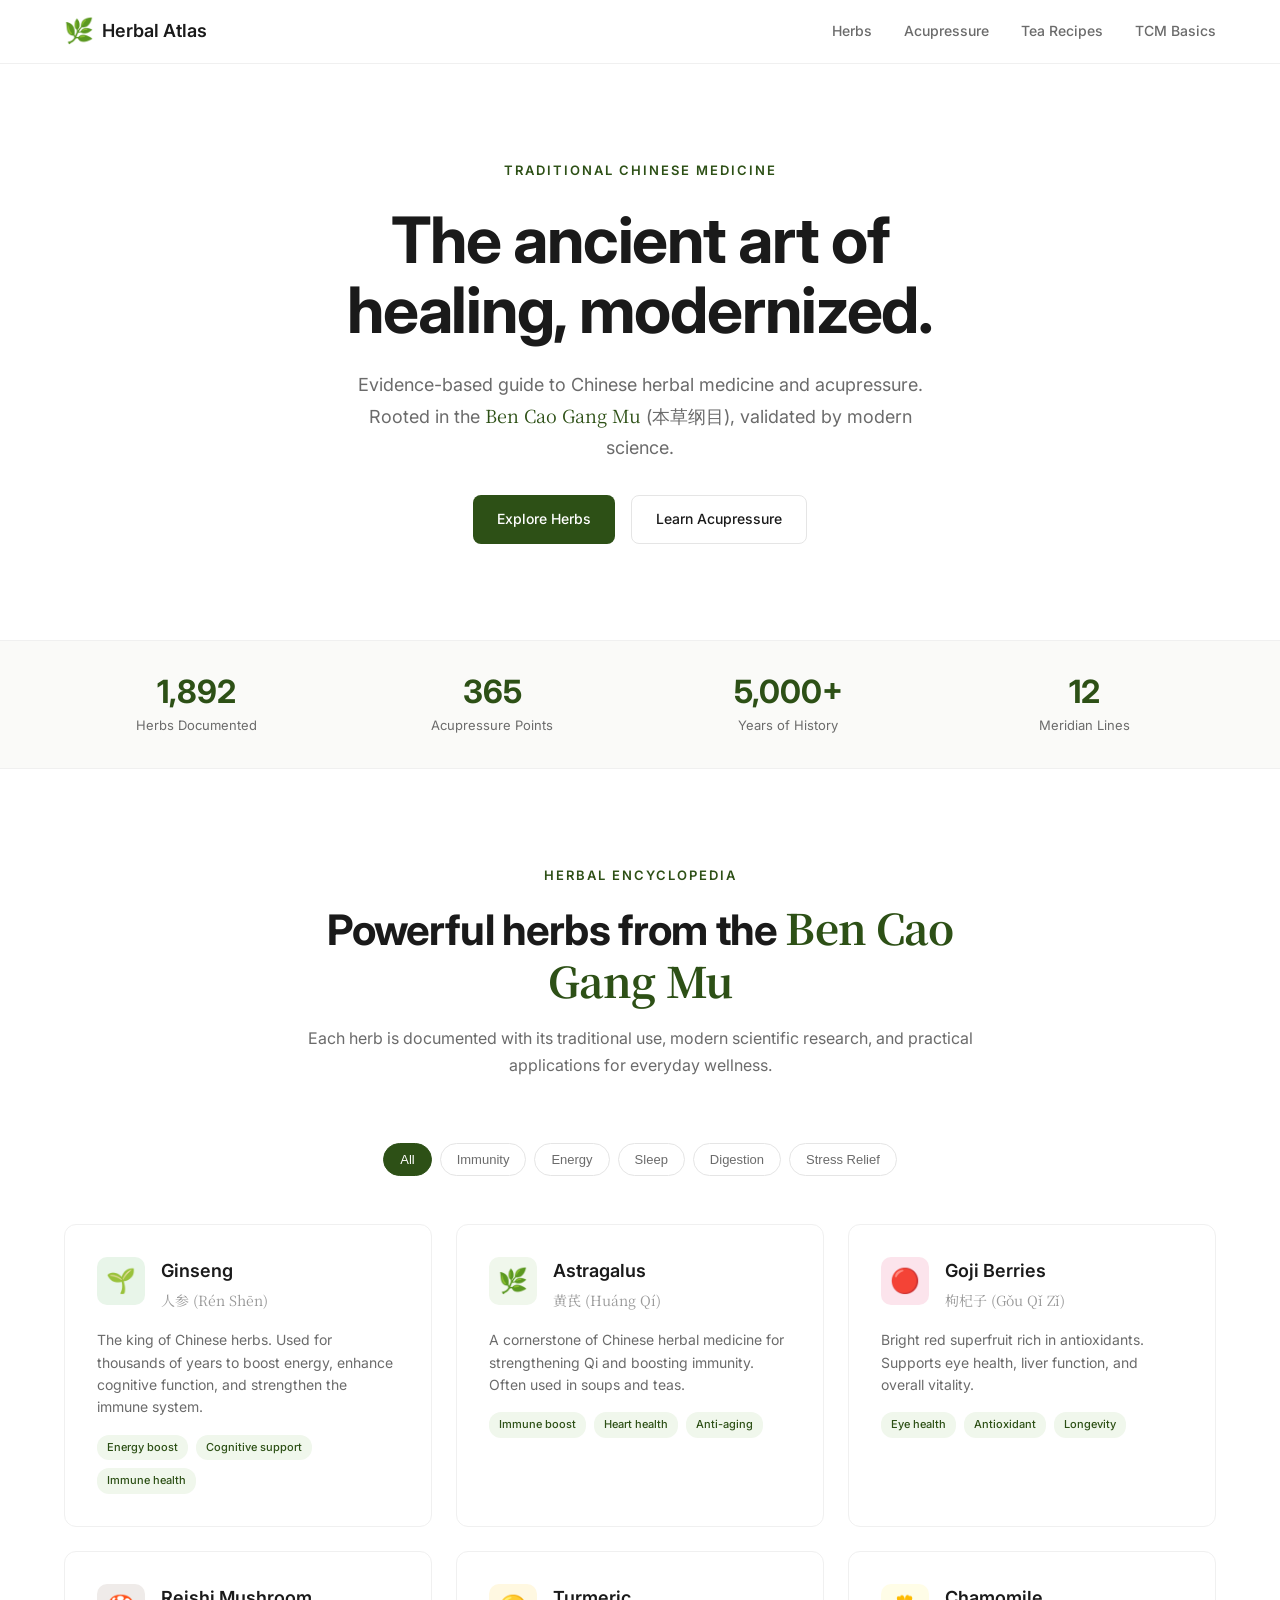
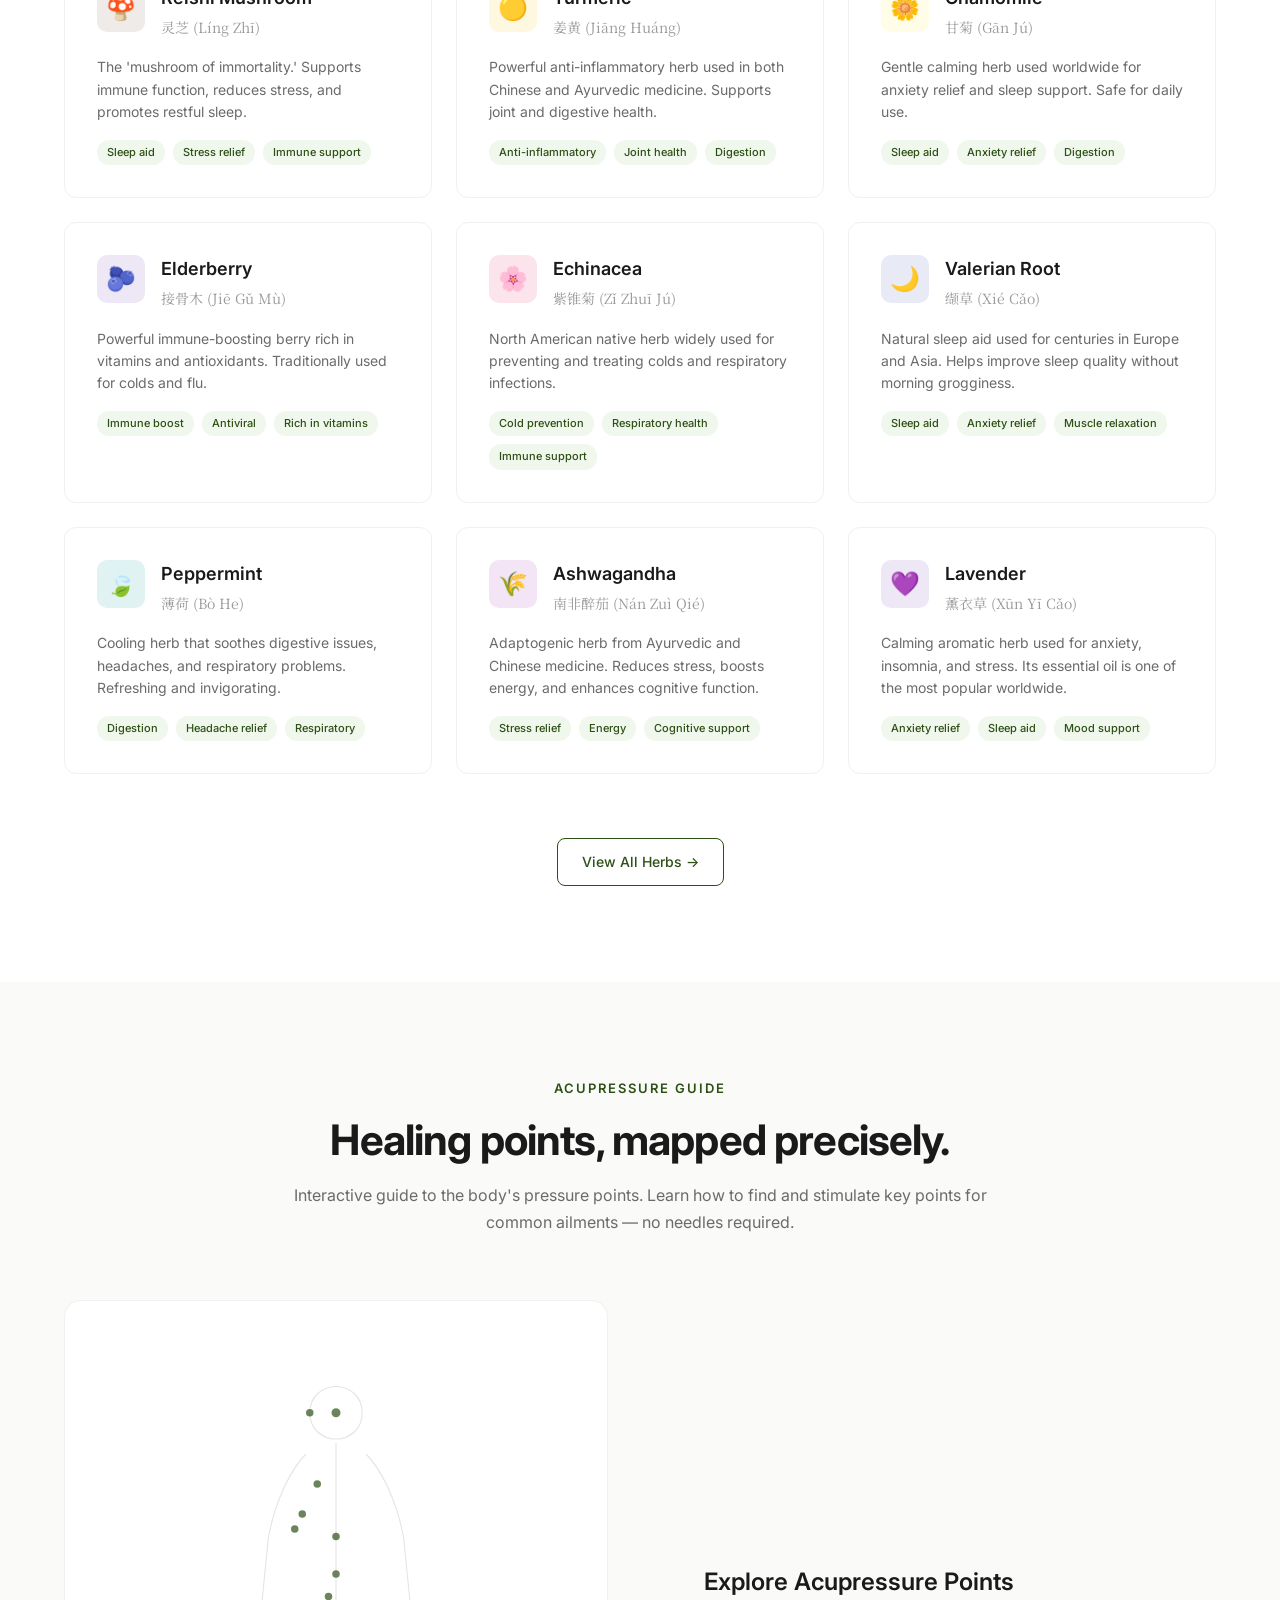
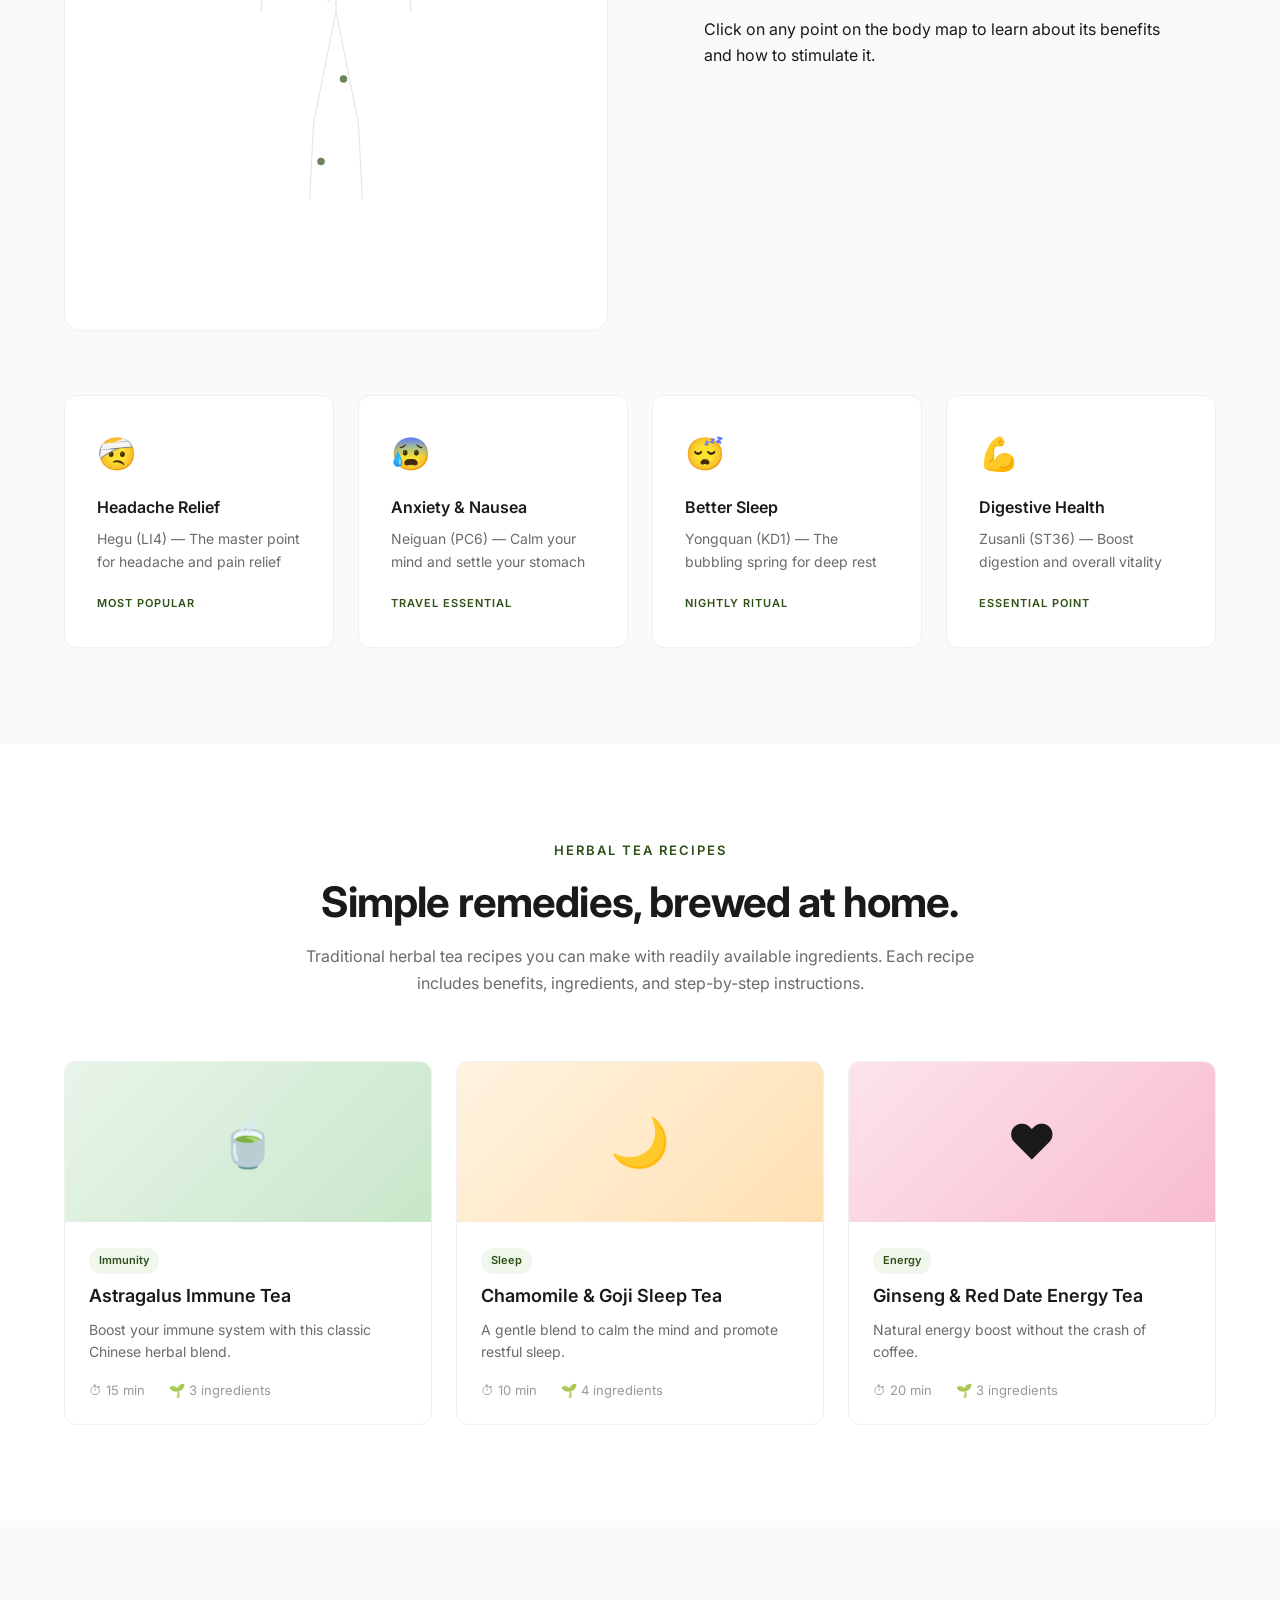
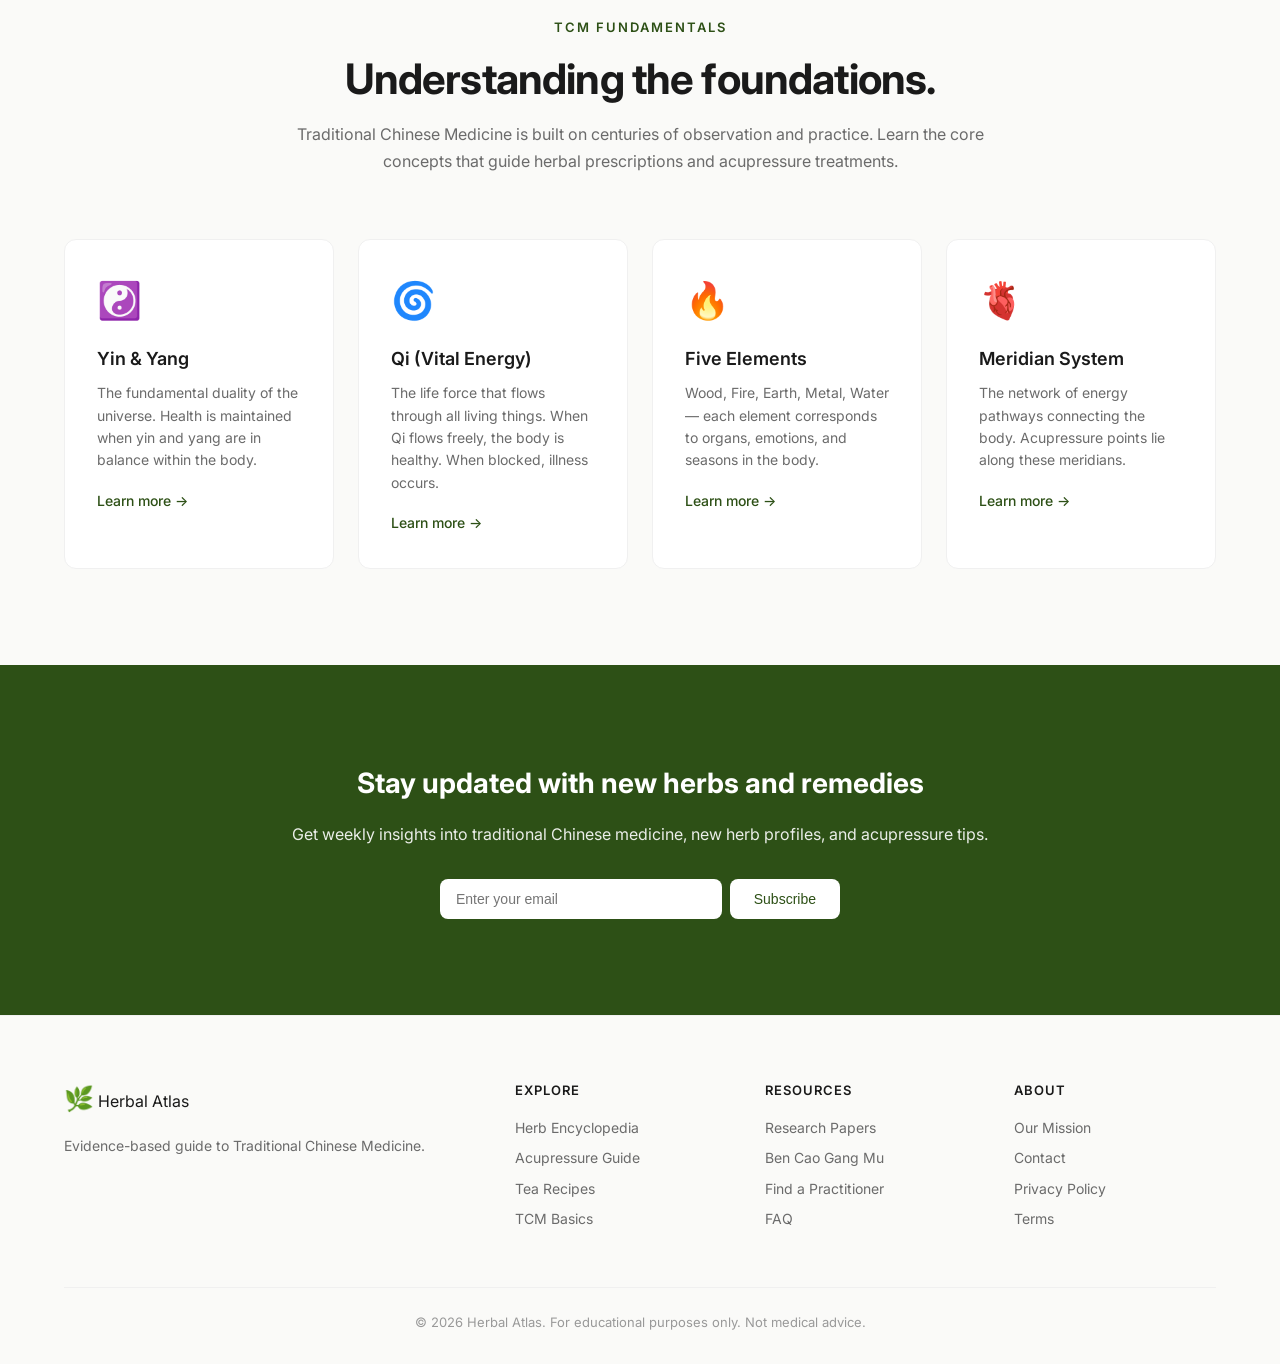
==== public/index.html @ b5d57776 "Initial commit: Herbal Atlas website" ====
<!DOCTYPE html>
<html lang="en">
<head>
    <meta charset="UTF-8">
    <meta name="viewport" content="width=device-width, initial-scale=1.0">
    <title>Herbal Atlas — Traditional Chinese Medicine Guide</title>
    <meta name="description" content="Evidence-based guide to Chinese herbal medicine and acupressure points. Learn about authentic herbs, their benefits, and natural healing practices from the Compendium of Materia Medica.">
    <meta name="keywords" content="Chinese herbs, traditional Chinese medicine, acupressure, herbal remedies, 本草纲目, TCM, natural healing">
    <link rel="stylesheet" href="src/css/style.css">
    <link rel="preconnect" href="https://fonts.googleapis.com">
    <link rel="preconnect" href="https://fonts.gstatic.com" crossorigin>
    <link href="https://fonts.googleapis.com/css2?family=Inter:wght@300;400;500;600;700&family=Noto+Serif+SC:wght@400;600&display=swap" rel="stylesheet">
</head>
<body>
    <!-- Navigation -->
    <nav class="nav">
        <div class="nav-inner">
            <a href="/" class="nav-logo">
                <span class="logo-icon">🌿</span>
                <span class="logo-text">Herbal Atlas</span>
            </a>
            <div class="nav-links">
                <a href="#herbs">Herbs</a>
                <a href="#acupressure">Acupressure</a>
                <a href="#teas">Tea Recipes</a>
                <a href="#basics">TCM Basics</a>
            </div>
            <button class="nav-toggle" aria-label="Toggle menu">
                <span></span><span></span><span></span>
            </button>
        </div>
    </nav>

    <!-- Hero Section -->
    <header class="hero">
        <div class="container">
            <p class="hero-label">Traditional Chinese Medicine</p>
            <h1 class="hero-title">The ancient art of<br>healing, modernized.</h1>
            <p class="hero-subtitle">
                Evidence-based guide to Chinese herbal medicine and acupressure.
                Rooted in the <em>Ben Cao Gang Mu</em> (本草纲目), validated by modern science.
            </p>
            <div class="hero-actions">
                <a href="#herbs" class="btn btn-primary">Explore Herbs</a>
                <a href="#acupressure" class="btn btn-secondary">Learn Acupressure</a>
            </div>
        </div>
    </header>

    <!-- Stats Bar -->
    <section class="stats-bar">
        <div class="container">
            <div class="stats-grid">
                <div class="stat">
                    <span class="stat-number">1,892</span>
                    <span class="stat-label">Herbs Documented</span>
                </div>
                <div class="stat">
                    <span class="stat-number">365</span>
                    <span class="stat-label">Acupressure Points</span>
                </div>
                <div class="stat">
                    <span class="stat-number">5,000+</span>
                    <span class="stat-label">Years of History</span>
                </div>
                <div class="stat">
                    <span class="stat-number">12</span>
                    <span class="stat-label">Meridian Lines</span>
                </div>
            </div>
        </div>
    </section>

    <!-- Featured Herbs Section -->
    <section id="herbs" class="section">
        <div class="container">
            <div class="section-header">
                <p class="section-label">Herbal Encyclopedia</p>
                <h2 class="section-title">Powerful herbs from the <em>Ben Cao Gang Mu</em></h2>
                <p class="section-desc">
                    Each herb is documented with its traditional use, modern scientific research,
                    and practical applications for everyday wellness.
                </p>
            </div>

            <!-- Herb Filter -->
            <div class="filter-bar">
                <button class="filter-btn active" data-filter="all">All</button>
                <button class="filter-btn" data-filter="immunity">Immunity</button>
                <button class="filter-btn" data-filter="energy">Energy</button>
                <button class="filter-btn" data-filter="sleep">Sleep</button>
                <button class="filter-btn" data-filter="digestion">Digestion</button>
                <button class="filter-btn" data-filter="stress">Stress Relief</button>
            </div>

            <!-- Herbs Grid -->
            <div class="herbs-grid" id="herbs-grid">
                <!-- Herbs will be loaded dynamically -->
            </div>

            <div class="section-footer">
                <a href="#" class="btn btn-outline">View All Herbs →</a>
            </div>
        </div>
    </section>

    <!-- Acupressure Section -->
    <section id="acupressure" class="section section-alt">
        <div class="container">
            <div class="section-header">
                <p class="section-label">Acupressure Guide</p>
                <h2 class="section-title">Healing points, mapped precisely.</h2>
                <p class="section-desc">
                    Interactive guide to the body's pressure points. Learn how to find and stimulate
                    key points for common ailments — no needles required.
                </p>
            </div>

            <!-- Body Map -->
            <div class="body-map-container">
                <div class="body-map">
                    <svg viewBox="0 0 400 700" class="body-svg">
                        <!-- Human body outline -->
                        <path class="body-outline" d="M200,50 C220,50 235,65 235,85 C235,105 220,120 200,120 C180,120 165,105 165,85 C165,65 180,50 200,50 Z M200,125 L200,130 M160,140 C140,160 120,200 110,250 L100,350 M240,140 C260,160 280,200 290,250 L300,350 M200,130 L200,350 M200,350 L170,500 M200,350 L230,500 M170,500 L165,600 M230,500 L235,600" fill="none" stroke="currentColor" stroke-width="2"/>
                        <!-- Acupressure points -->
                        <circle class="point" cx="200" cy="85" r="6" data-point="yintang" data-name="Yintang (印堂)" data-benefit="Calm mind, relieve headache"/>
                        <circle class="point" cx="165" cy="85" r="5" data-point="taiyang" data-name="Taiyang (太阳)" data-benefit="Relieve headache, eye strain"/>
                        <circle class="point" cx="175" cy="180" r="5" data-point="lung1" data-name="Zhongfu (中府)" data-benefit="Improve breathing, boost immunity"/>
                        <circle class="point" cx="155" cy="220" r="5" data-point="pc6" data-name="Neiguan (内关)" data-benefit="Relieve nausea, calm anxiety"/>
                        <circle class="point" cx="145" cy="240" r="5" data-point="li4" data-name="Hegu (合谷)" data-benefit="Relieve headache, pain relief"/>
                        <circle class="point" cx="200" cy="250" r="5" data-point="ren17" data-name="Shanzhong (膻中)" data-benefit="Improve breathing, emotional balance"/>
                        <circle class="point" cx="200" cy="300" r="5" data-point="ren6" data-name="Qihai (气海)" data-benefit="Boost energy, strengthen core"/>
                        <circle class="point" cx="190" cy="330" r="5" data-point="st36" data-name="Zusanli (足三里)" data-benefit="Digestive health, energy boost"/>
                        <circle class="point" cx="180" cy="550" r="5" data-point="kd1" data-name="Yongquan (涌泉)" data-benefit="Better sleep, relieve fatigue"/>
                        <circle class="point" cx="210" cy="440" r="5" data-point="sp6" data-name="Sanyinjiao (三阴交)" data-benefit="Women's health, sleep aid"/>
                    </svg>
                </div>
                <div class="point-info" id="point-info">
                    <div class="point-info-default">
                        <h3>Explore Acupressure Points</h3>
                        <p>Click on any point on the body map to learn about its benefits and how to stimulate it.</p>
                    </div>
                    <div class="point-info-detail" style="display:none;">
                        <h3 id="point-name"></h3>
                        <p class="point-benefit" id="point-benefit"></p>
                        <div class="point-instructions" id="point-instructions"></div>
                    </div>
                </div>
            </div>

            <!-- Popular Points -->
            <div class="points-grid">
                <div class="point-card" data-point="li4">
                    <div class="point-card-icon">🤕</div>
                    <h4>Headache Relief</h4>
                    <p>Hegu (LI4) — The master point for headache and pain relief</p>
                    <span class="point-card-tag">Most Popular</span>
                </div>
                <div class="point-card" data-point="pc6">
                    <div class="point-card-icon">😰</div>
                    <h4>Anxiety & Nausea</h4>
                    <p>Neiguan (PC6) — Calm your mind and settle your stomach</p>
                    <span class="point-card-tag">Travel Essential</span>
                </div>
                <div class="point-card" data-point="kd1">
                    <div class="point-card-icon">😴</div>
                    <h4>Better Sleep</h4>
                    <p>Yongquan (KD1) — The bubbling spring for deep rest</p>
                    <span class="point-card-tag">Nightly Ritual</span>
                </div>
                <div class="point-card" data-point="st36">
                    <div class="point-card-icon">💪</div>
                    <h4>Digestive Health</h4>
                    <p>Zusanli (ST36) — Boost digestion and overall vitality</p>
                    <span class="point-card-tag">Essential Point</span>
                </div>
            </div>
        </div>
    </section>

    <!-- Tea Recipes Section -->
    <section id="teas" class="section">
        <div class="container">
            <div class="section-header">
                <p class="section-label">Herbal Tea Recipes</p>
                <h2 class="section-title">Simple remedies, brewed at home.</h2>
                <p class="section-desc">
                    Traditional herbal tea recipes you can make with readily available ingredients.
                    Each recipe includes benefits, ingredients, and step-by-step instructions.
                </p>
            </div>

            <div class="teas-grid">
                <article class="tea-card">
                    <div class="tea-card-img" style="background: linear-gradient(135deg, #e8f5e9, #c8e6c9);">
                        <span class="tea-emoji">🍵</span>
                    </div>
                    <div class="tea-card-body">
                        <span class="tea-tag">Immunity</span>
                        <h4>Astragalus Immune Tea</h4>
                        <p>Boost your immune system with this classic Chinese herbal blend.</p>
                        <div class="tea-meta">
                            <span>⏱ 15 min</span>
                            <span>🌱 3 ingredients</span>
                        </div>
                    </div>
                </article>

                <article class="tea-card">
                    <div class="tea-card-img" style="background: linear-gradient(135deg, #fff3e0, #ffe0b2);">
                        <span class="tea-emoji">🌙</span>
                    </div>
                    <div class="tea-card-body">
                        <span class="tea-tag">Sleep</span>
                        <h4>Chamomile & Goji Sleep Tea</h4>
                        <p>A gentle blend to calm the mind and promote restful sleep.</p>
                        <div class="tea-meta">
                            <span>⏱ 10 min</span>
                            <span>🌱 4 ingredients</span>
                        </div>
                    </div>
                </article>

                <article class="tea-card">
                    <div class="tea-card-img" style="background: linear-gradient(135deg, #fce4ec, #f8bbd0);">
                        <span class="tea-emoji">❤️</span>
                    </div>
                    <div class="tea-card-body">
                        <span class="tea-tag">Energy</span>
                        <h4>Ginseng & Red Date Energy Tea</h4>
                        <p>Natural energy boost without the crash of coffee.</p>
                        <div class="tea-meta">
                            <span>⏱ 20 min</span>
                            <span>🌱 3 ingredients</span>
                        </div>
                    </div>
                </article>
            </div>
        </div>
    </section>

    <!-- TCM Basics Section -->
    <section id="basics" class="section section-alt">
        <div class="container">
            <div class="section-header">
                <p class="section-label">TCM Fundamentals</p>
                <h2 class="section-title">Understanding the foundations.</h2>
                <p class="section-desc">
                    Traditional Chinese Medicine is built on centuries of observation and practice.
                    Learn the core concepts that guide herbal prescriptions and acupressure treatments.
                </p>
            </div>

            <div class="basics-grid">
                <div class="basic-card">
                    <div class="basic-icon">☯️</div>
                    <h4>Yin & Yang</h4>
                    <p>The fundamental duality of the universe. Health is maintained when yin and yang are in balance within the body.</p>
                    <a href="#" class="basic-link">Learn more →</a>
                </div>
                <div class="basic-card">
                    <div class="basic-icon">🌀</div>
                    <h4>Qi (Vital Energy)</h4>
                    <p>The life force that flows through all living things. When Qi flows freely, the body is healthy. When blocked, illness occurs.</p>
                    <a href="#" class="basic-link">Learn more →</a>
                </div>
                <div class="basic-card">
                    <div class="basic-icon">🔥</div>
                    <h4>Five Elements</h4>
                    <p>Wood, Fire, Earth, Metal, Water — each element corresponds to organs, emotions, and seasons in the body.</p>
                    <a href="#" class="basic-link">Learn more →</a>
                </div>
                <div class="basic-card">
                    <div class="basic-icon">🫀</div>
                    <h4>Meridian System</h4>
                    <p>The network of energy pathways connecting the body. Acupressure points lie along these meridians.</p>
                    <a href="#" class="basic-link">Learn more →</a>
                </div>
            </div>
        </div>
    </section>

    <!-- Newsletter Section -->
    <section class="newsletter-section">
        <div class="container">
            <div class="newsletter-content">
                <h2>Stay updated with new herbs and remedies</h2>
                <p>Get weekly insights into traditional Chinese medicine, new herb profiles, and acupressure tips.</p>
                <form class="newsletter-form">
                    <input type="email" placeholder="Enter your email" required>
                    <button type="submit" class="btn btn-primary">Subscribe</button>
                </form>
            </div>
        </div>
    </section>

    <!-- Footer -->
    <footer class="footer">
        <div class="container">
            <div class="footer-grid">
                <div class="footer-brand">
                    <span class="logo-icon">🌿</span>
                    <span class="logo-text">Herbal Atlas</span>
                    <p>Evidence-based guide to Traditional Chinese Medicine.</p>
                </div>
                <div class="footer-links">
                    <h5>Explore</h5>
                    <a href="#herbs">Herb Encyclopedia</a>
                    <a href="#acupressure">Acupressure Guide</a>
                    <a href="#teas">Tea Recipes</a>
                    <a href="#basics">TCM Basics</a>
                </div>
                <div class="footer-links">
                    <h5>Resources</h5>
                    <a href="#">Research Papers</a>
                    <a href="#">Ben Cao Gang Mu</a>
                    <a href="#">Find a Practitioner</a>
                    <a href="#">FAQ</a>
                </div>
                <div class="footer-links">
                    <h5>About</h5>
                    <a href="#">Our Mission</a>
                    <a href="#">Contact</a>
                    <a href="#">Privacy Policy</a>
                    <a href="#">Terms</a>
                </div>
            </div>
            <div class="footer-bottom">
                <p>© 2026 Herbal Atlas. For educational purposes only. Not medical advice.</p>
            </div>
        </div>
    </footer>

    <script src="src/js/main.js"></script>
</body>
</html>
---- public/src/css/style.css ----
/* ============================================
   Herbal Atlas — Style System
   Inspired by anthropic.com/research
   ============================================ */

/* Reset & Base */
*, *::before, *::after {
    margin: 0;
    padding: 0;
    box-sizing: border-box;
}

:root {
    /* Colors */
    --color-primary: #2d5016;
    --color-primary-light: #4a7c28;
    --color-primary-bg: #f0f7ec;
    --color-accent: #c41e3a;
    --color-text: #1a1a1a;
    --color-text-secondary: #6b6b6b;
    --color-text-tertiary: #999;
    --color-bg: #ffffff;
    --color-bg-alt: #fafaf8;
    --color-border: #e5e5e5;
    --color-border-light: #f0f0f0;

    /* Typography */
    --font-sans: 'Inter', -apple-system, BlinkMacSystemFont, 'Segoe UI', sans-serif;
    --font-serif: 'Noto Serif SC', Georgia, serif;

    /* Spacing */
    --space-xs: 4px;
    --space-sm: 8px;
    --space-md: 16px;
    --space-lg: 24px;
    --space-xl: 32px;
    --space-2xl: 48px;
    --space-3xl: 64px;
    --space-4xl: 96px;

    /* Layout */
    --max-width: 1200px;
    --nav-height: 64px;

    /* Transitions */
    --transition: 0.2s ease;
}

html {
    scroll-behavior: smooth;
    -webkit-font-smoothing: antialiased;
    -moz-osx-font-smoothing: grayscale;
}

body {
    font-family: var(--font-sans);
    color: var(--color-text);
    background: var(--color-bg);
    line-height: 1.6;
}

.container {
    max-width: var(--max-width);
    margin: 0 auto;
    padding: 0 var(--space-lg);
}

/* ============================================
   Navigation
   ============================================ */
.nav {
    position: fixed;
    top: 0;
    left: 0;
    right: 0;
    height: var(--nav-height);
    background: rgba(255, 255, 255, 0.95);
    backdrop-filter: blur(10px);
    border-bottom: 1px solid var(--color-border-light);
    z-index: 1000;
}

.nav-inner {
    max-width: var(--max-width);
    margin: 0 auto;
    padding: 0 var(--space-lg);
    height: 100%;
    display: flex;
    align-items: center;
    justify-content: space-between;
}

.nav-logo {
    display: flex;
    align-items: center;
    gap: var(--space-sm);
    text-decoration: none;
    color: var(--color-text);
    font-weight: 600;
    font-size: 18px;
}

.logo-icon {
    font-size: 24px;
}

.nav-links {
    display: flex;
    gap: var(--space-xl);
}

.nav-links a {
    text-decoration: none;
    color: var(--color-text-secondary);
    font-size: 14px;
    font-weight: 500;
    transition: color var(--transition);
}

.nav-links a:hover {
    color: var(--color-text);
}

.nav-toggle {
    display: none;
    flex-direction: column;
    gap: 5px;
    background: none;
    border: none;
    cursor: pointer;
    padding: var(--space-sm);
}

.nav-toggle span {
    width: 20px;
    height: 2px;
    background: var(--color-text);
    transition: var(--transition);
}

/* ============================================
   Hero Section
   ============================================ */
.hero {
    padding-top: calc(var(--nav-height) + var(--space-4xl));
    padding-bottom: var(--space-4xl);
    text-align: center;
}

.hero-label {
    font-size: 13px;
    font-weight: 600;
    letter-spacing: 2px;
    text-transform: uppercase;
    color: var(--color-primary);
    margin-bottom: var(--space-lg);
}

.hero-title {
    font-size: clamp(36px, 6vw, 64px);
    font-weight: 700;
    line-height: 1.1;
    letter-spacing: -0.02em;
    margin-bottom: var(--space-lg);
    color: var(--color-text);
}

.hero-subtitle {
    font-size: 18px;
    color: var(--color-text-secondary);
    max-width: 600px;
    margin: 0 auto var(--space-xl);
    line-height: 1.7;
}

.hero-subtitle em {
    font-family: var(--font-serif);
    font-style: normal;
    color: var(--color-primary);
}

.hero-actions {
    display: flex;
    gap: var(--space-md);
    justify-content: center;
    flex-wrap: wrap;
}

/* Buttons */
.btn {
    display: inline-flex;
    align-items: center;
    padding: 12px 24px;
    border-radius: 8px;
    font-size: 14px;
    font-weight: 500;
    text-decoration: none;
    transition: all var(--transition);
    cursor: pointer;
    border: none;
}

.btn-primary {
    background: var(--color-primary);
    color: white;
}

.btn-primary:hover {
    background: var(--color-primary-light);
    transform: translateY(-1px);
}

.btn-secondary {
    background: var(--color-bg);
    color: var(--color-text);
    border: 1px solid var(--color-border);
}

.btn-secondary:hover {
    background: var(--color-bg-alt);
    border-color: var(--color-text-tertiary);
}

.btn-outline {
    background: transparent;
    color: var(--color-primary);
    border: 1px solid var(--color-primary);
}

.btn-outline:hover {
    background: var(--color-primary-bg);
}

/* ============================================
   Stats Bar
   ============================================ */
.stats-bar {
    background: var(--color-bg-alt);
    border-top: 1px solid var(--color-border-light);
    border-bottom: 1px solid var(--color-border-light);
    padding: var(--space-xl) 0;
}

.stats-grid {
    display: grid;
    grid-template-columns: repeat(4, 1fr);
    gap: var(--space-xl);
    text-align: center;
}

.stat-number {
    display: block;
    font-size: 32px;
    font-weight: 700;
    color: var(--color-primary);
    line-height: 1.2;
}

.stat-label {
    display: block;
    font-size: 13px;
    color: var(--color-text-secondary);
    margin-top: var(--space-xs);
}

/* ============================================
   Sections
   ============================================ */
.section {
    padding: var(--space-4xl) 0;
}

.section-alt {
    background: var(--color-bg-alt);
}

.section-header {
    text-align: center;
    max-width: 700px;
    margin: 0 auto var(--space-3xl);
}

.section-label {
    font-size: 13px;
    font-weight: 600;
    letter-spacing: 2px;
    text-transform: uppercase;
    color: var(--color-primary);
    margin-bottom: var(--space-md);
}

.section-title {
    font-size: clamp(28px, 4vw, 42px);
    font-weight: 700;
    line-height: 1.2;
    letter-spacing: -0.02em;
    margin-bottom: var(--space-md);
}

.section-title em {
    font-family: var(--font-serif);
    font-style: normal;
    color: var(--color-primary);
}

.section-desc {
    font-size: 16px;
    color: var(--color-text-secondary);
    line-height: 1.7;
}

.section-footer {
    text-align: center;
    margin-top: var(--space-3xl);
}

/* ============================================
   Filter Bar
   ============================================ */
.filter-bar {
    display: flex;
    gap: var(--space-sm);
    justify-content: center;
    flex-wrap: wrap;
    margin-bottom: var(--space-2xl);
}

.filter-btn {
    padding: 8px 16px;
    border-radius: 20px;
    border: 1px solid var(--color-border);
    background: var(--color-bg);
    color: var(--color-text-secondary);
    font-size: 13px;
    font-weight: 500;
    cursor: pointer;
    transition: all var(--transition);
}

.filter-btn:hover {
    border-color: var(--color-primary);
    color: var(--color-primary);
}

.filter-btn.active {
    background: var(--color-primary);
    color: white;
    border-color: var(--color-primary);
}

/* ============================================
   Herbs Grid
   ============================================ */
.herbs-grid {
    display: grid;
    grid-template-columns: repeat(auto-fill, minmax(320px, 1fr));
    gap: var(--space-lg);
}

.herb-card {
    background: var(--color-bg);
    border: 1px solid var(--color-border-light);
    border-radius: 12px;
    padding: var(--space-xl);
    transition: all var(--transition);
    cursor: pointer;
}

.herb-card:hover {
    border-color: var(--color-primary);
    box-shadow: 0 4px 20px rgba(0, 0, 0, 0.05);
    transform: translateY(-2px);
}

.herb-card-header {
    display: flex;
    align-items: flex-start;
    gap: var(--space-md);
    margin-bottom: var(--space-md);
}

.herb-icon {
    width: 48px;
    height: 48px;
    border-radius: 10px;
    display: flex;
    align-items: center;
    justify-content: center;
    font-size: 24px;
    flex-shrink: 0;
}

.herb-card-header h3 {
    font-size: 18px;
    font-weight: 600;
    margin-bottom: 2px;
}

.herb-chinese {
    font-family: var(--font-serif);
    font-size: 14px;
    color: var(--color-text-tertiary);
}

.herb-card p {
    font-size: 14px;
    color: var(--color-text-secondary);
    line-height: 1.6;
    margin-bottom: var(--space-md);
}

.herb-tags {
    display: flex;
    gap: var(--space-sm);
    flex-wrap: wrap;
}

.herb-tag {
    padding: 4px 10px;
    border-radius: 12px;
    font-size: 11px;
    font-weight: 500;
    background: var(--color-primary-bg);
    color: var(--color-primary);
}

/* ============================================
   Body Map (Acupressure)
   ============================================ */
.body-map-container {
    display: grid;
    grid-template-columns: 1fr 1fr;
    gap: var(--space-3xl);
    align-items: center;
    margin-bottom: var(--space-3xl);
}

.body-map {
    background: var(--color-bg);
    border: 1px solid var(--color-border-light);
    border-radius: 16px;
    padding: var(--space-2xl);
    text-align: center;
}

.body-svg {
    max-width: 300px;
    margin: 0 auto;
}

.body-outline {
    stroke: var(--color-border);
    stroke-width: 1.5;
}

.point {
    fill: var(--color-primary);
    cursor: pointer;
    transition: all var(--transition);
    opacity: 0.7;
}

.point:hover {
    opacity: 1;
    r: 8;
    fill: var(--color-accent);
}

.point-info {
    padding: var(--space-xl);
}

.point-info h3 {
    font-size: 24px;
    font-weight: 600;
    margin-bottom: var(--space-md);
}

.point-benefit {
    font-size: 16px;
    color: var(--color-text-secondary);
    margin-bottom: var(--space-lg);
}

.point-instructions {
    background: var(--color-primary-bg);
    border-radius: 12px;
    padding: var(--space-lg);
    font-size: 14px;
    line-height: 1.7;
}

/* Points Grid */
.points-grid {
    display: grid;
    grid-template-columns: repeat(auto-fill, minmax(260px, 1fr));
    gap: var(--space-lg);
}

.point-card {
    background: var(--color-bg);
    border: 1px solid var(--color-border-light);
    border-radius: 12px;
    padding: var(--space-xl);
    cursor: pointer;
    transition: all var(--transition);
}

.point-card:hover {
    border-color: var(--color-primary);
    transform: translateY(-2px);
}

.point-card-icon {
    font-size: 32px;
    margin-bottom: var(--space-md);
}

.point-card h4 {
    font-size: 16px;
    font-weight: 600;
    margin-bottom: var(--space-sm);
}

.point-card p {
    font-size: 14px;
    color: var(--color-text-secondary);
    margin-bottom: var(--space-md);
}

.point-card-tag {
    font-size: 11px;
    font-weight: 600;
    color: var(--color-primary);
    text-transform: uppercase;
    letter-spacing: 1px;
}

/* ============================================
   Tea Cards
   ============================================ */
.teas-grid {
    display: grid;
    grid-template-columns: repeat(auto-fill, minmax(320px, 1fr));
    gap: var(--space-lg);
}

.tea-card {
    background: var(--color-bg);
    border: 1px solid var(--color-border-light);
    border-radius: 12px;
    overflow: hidden;
    transition: all var(--transition);
}

.tea-card:hover {
    box-shadow: 0 4px 20px rgba(0, 0, 0, 0.05);
    transform: translateY(-2px);
}

.tea-card-img {
    height: 160px;
    display: flex;
    align-items: center;
    justify-content: center;
}

.tea-emoji {
    font-size: 48px;
}

.tea-card-body {
    padding: var(--space-lg);
}

.tea-tag {
    display: inline-block;
    padding: 4px 10px;
    border-radius: 12px;
    font-size: 11px;
    font-weight: 600;
    background: var(--color-primary-bg);
    color: var(--color-primary);
    margin-bottom: var(--space-sm);
}

.tea-card h4 {
    font-size: 18px;
    font-weight: 600;
    margin-bottom: var(--space-sm);
}

.tea-card p {
    font-size: 14px;
    color: var(--color-text-secondary);
    margin-bottom: var(--space-md);
}

.tea-meta {
    display: flex;
    gap: var(--space-lg);
    font-size: 13px;
    color: var(--color-text-tertiary);
}

/* ============================================
   TCM Basics
   ============================================ */
.basics-grid {
    display: grid;
    grid-template-columns: repeat(auto-fill, minmax(260px, 1fr));
    gap: var(--space-lg);
}

.basic-card {
    background: var(--color-bg);
    border: 1px solid var(--color-border-light);
    border-radius: 12px;
    padding: var(--space-xl);
    transition: all var(--transition);
}

.basic-card:hover {
    border-color: var(--color-primary);
    transform: translateY(-2px);
}

.basic-icon {
    font-size: 36px;
    margin-bottom: var(--space-md);
}

.basic-card h4 {
    font-size: 18px;
    font-weight: 600;
    margin-bottom: var(--space-sm);
}

.basic-card p {
    font-size: 14px;
    color: var(--color-text-secondary);
    line-height: 1.6;
    margin-bottom: var(--space-md);
}

.basic-link {
    font-size: 14px;
    font-weight: 500;
    color: var(--color-primary);
    text-decoration: none;
}

.basic-link:hover {
    text-decoration: underline;
}

/* ============================================
   Newsletter
   ============================================ */
.newsletter-section {
    padding: var(--space-4xl) 0;
    background: var(--color-primary);
    color: white;
    text-align: center;
}

.newsletter-content h2 {
    font-size: 28px;
    font-weight: 700;
    margin-bottom: var(--space-md);
}

.newsletter-content p {
    font-size: 16px;
    opacity: 0.9;
    margin-bottom: var(--space-xl);
}

.newsletter-form {
    display: flex;
    gap: var(--space-sm);
    max-width: 400px;
    margin: 0 auto;
}

.newsletter-form input {
    flex: 1;
    padding: 12px 16px;
    border: none;
    border-radius: 8px;
    font-size: 14px;
    outline: none;
}

.newsletter-form .btn {
    background: white;
    color: var(--color-primary);
}

.newsletter-form .btn:hover {
    background: var(--color-bg-alt);
}

/* ============================================
   Footer
   ============================================ */
.footer {
    background: var(--color-bg-alt);
    border-top: 1px solid var(--color-border-light);
    padding: var(--space-3xl) 0 var(--space-xl);
}

.footer-grid {
    display: grid;
    grid-template-columns: 2fr 1fr 1fr 1fr;
    gap: var(--space-2xl);
    margin-bottom: var(--space-2xl);
}

.footer-brand p {
    font-size: 14px;
    color: var(--color-text-secondary);
    margin-top: var(--space-md);
}

.footer-links h5 {
    font-size: 13px;
    font-weight: 600;
    text-transform: uppercase;
    letter-spacing: 1px;
    margin-bottom: var(--space-md);
    color: var(--color-text);
}

.footer-links a {
    display: block;
    font-size: 14px;
    color: var(--color-text-secondary);
    text-decoration: none;
    margin-bottom: var(--space-sm);
    transition: color var(--transition);
}

.footer-links a:hover {
    color: var(--color-primary);
}

.footer-bottom {
    border-top: 1px solid var(--color-border-light);
    padding-top: var(--space-lg);
    text-align: center;
}

.footer-bottom p {
    font-size: 13px;
    color: var(--color-text-tertiary);
}

/* ============================================
   Responsive
   ============================================ */
@media (max-width: 768px) {
    .nav-links {
        display: none;
        position: absolute;
        top: var(--nav-height);
        left: 0;
        right: 0;
        background: white;
        flex-direction: column;
        padding: var(--space-lg);
        border-bottom: 1px solid var(--color-border);
    }

    .nav-links.active {
        display: flex;
    }

    .nav-toggle {
        display: flex;
    }

    .stats-grid {
        grid-template-columns: repeat(2, 1fr);
    }

    .body-map-container {
        grid-template-columns: 1fr;
    }

    .footer-grid {
        grid-template-columns: 1fr 1fr;
        gap: var(--space-xl);
    }

    .newsletter-form {
        flex-direction: column;
    }
}

@media (max-width: 480px) {
    .hero-title {
        font-size: 28px;
    }

    .herbs-grid,
    .teas-grid {
        grid-template-columns: 1fr;
    }

    .footer-grid {
        grid-template-columns: 1fr;
    }
}
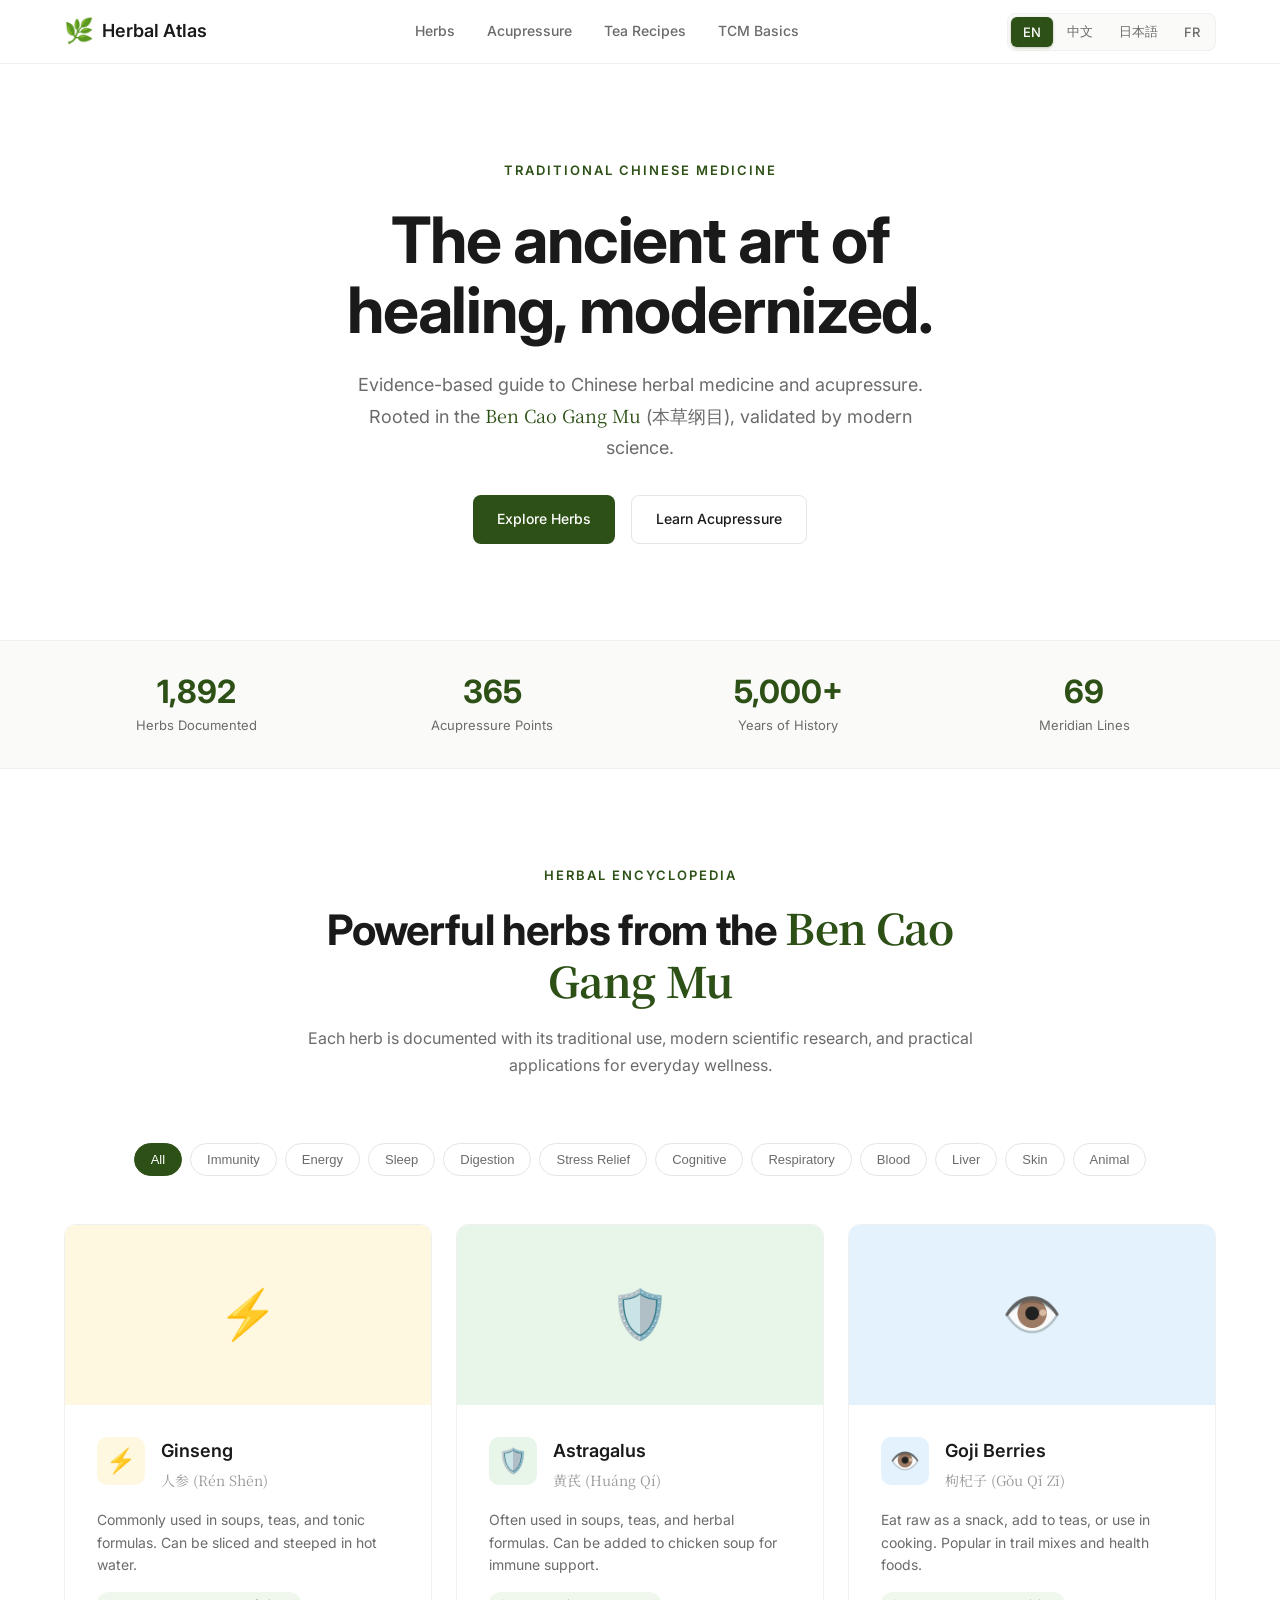
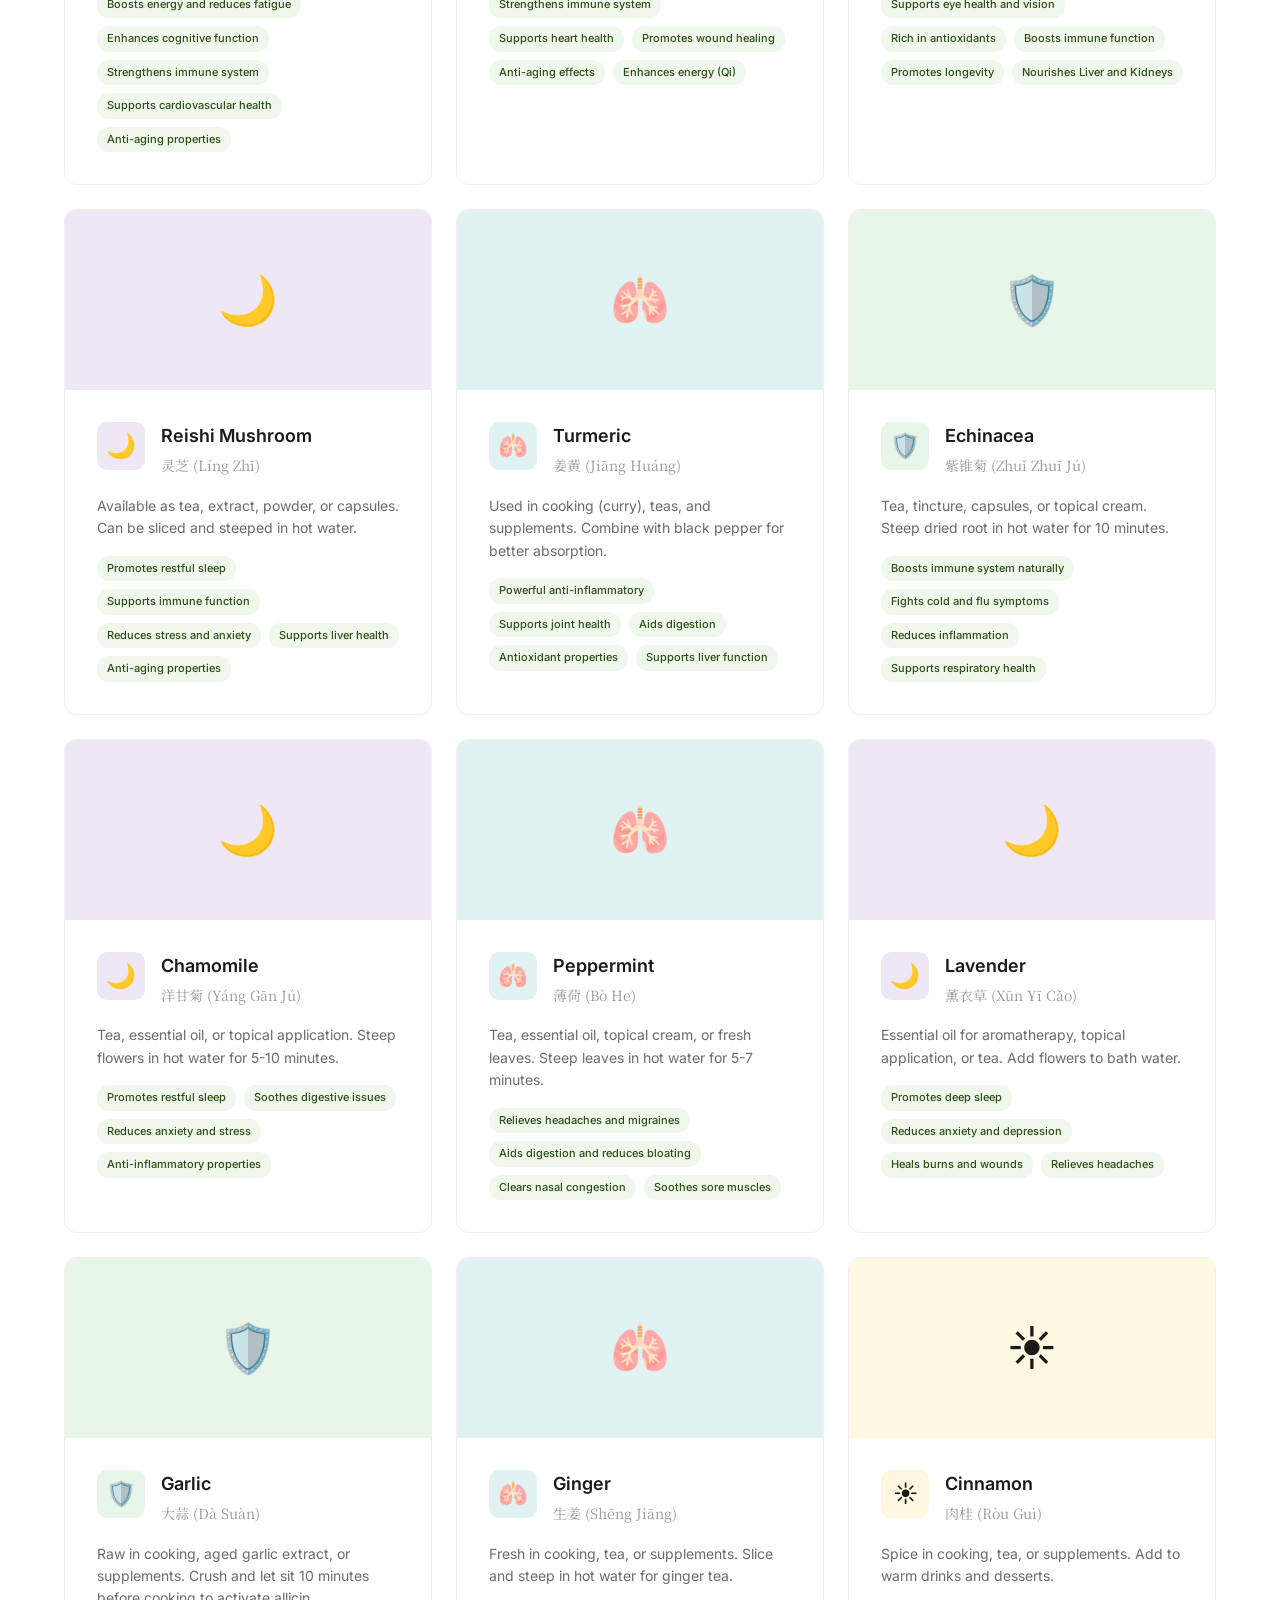
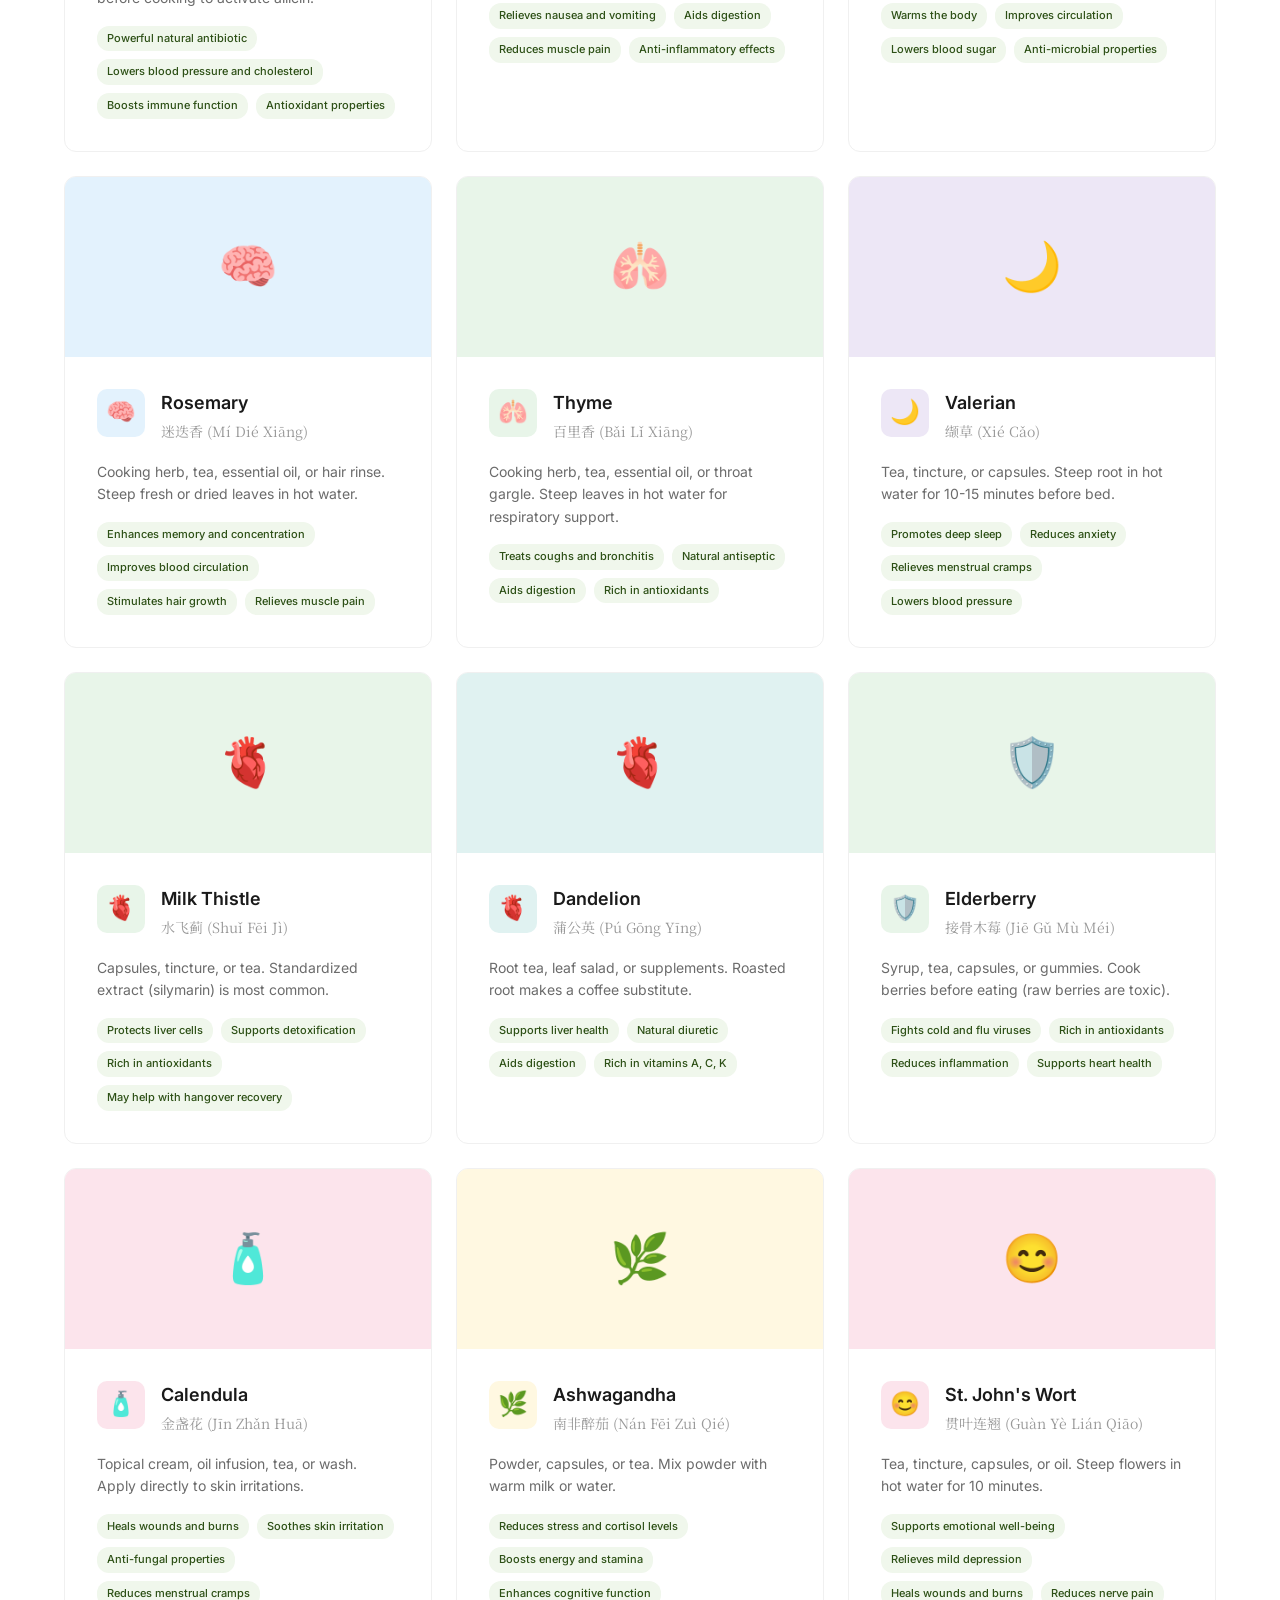
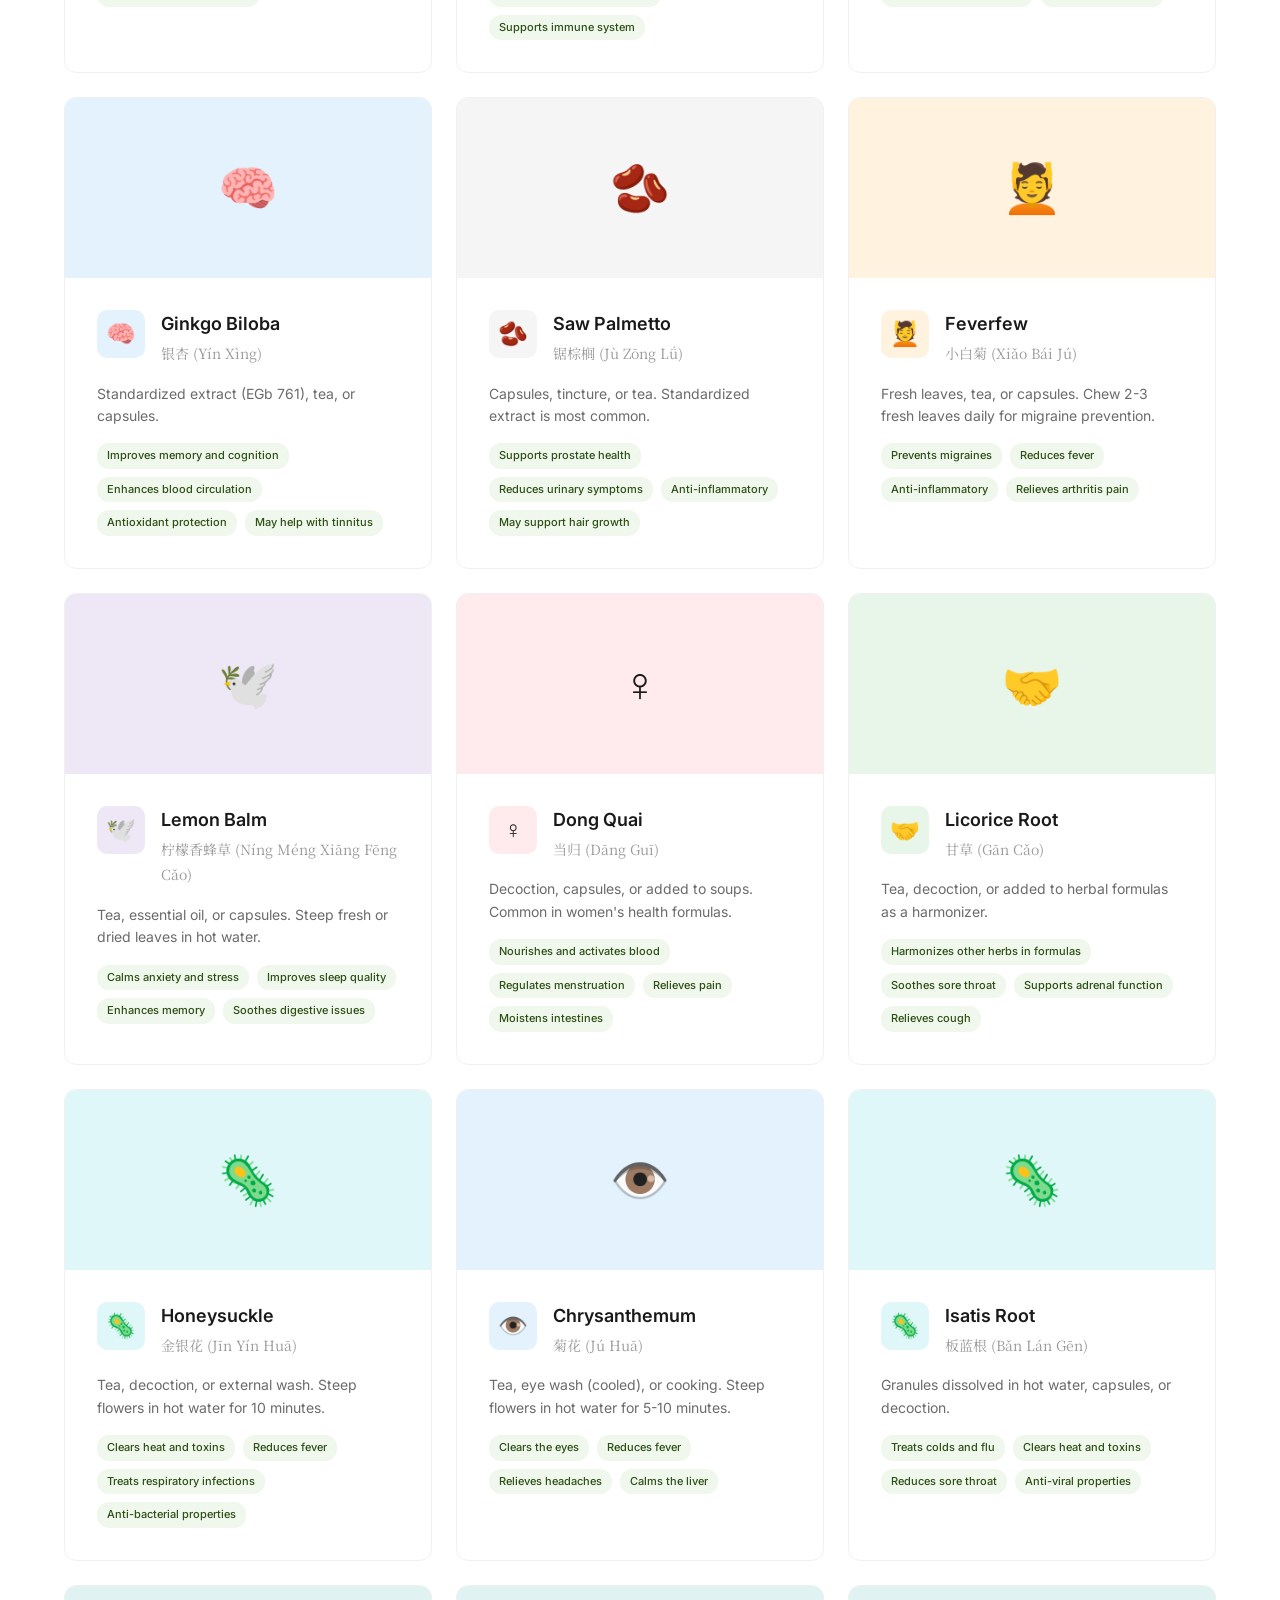
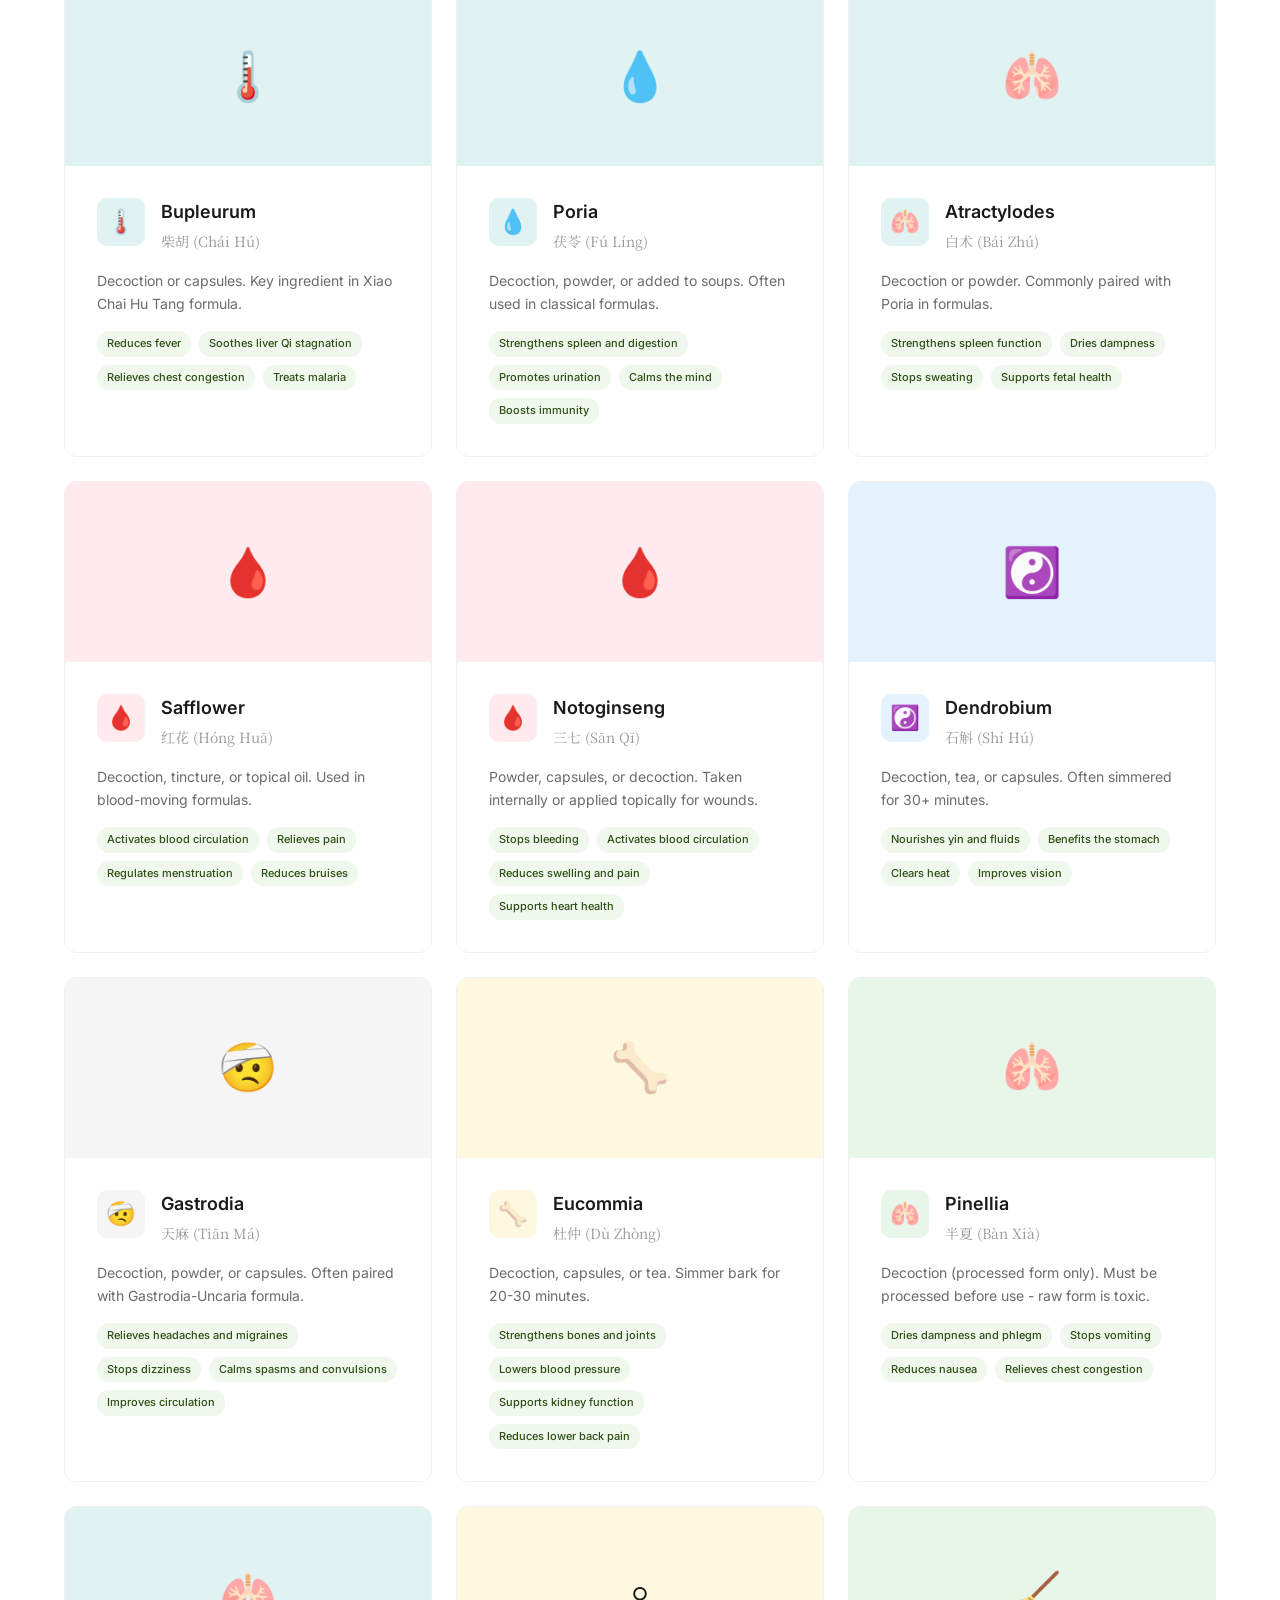
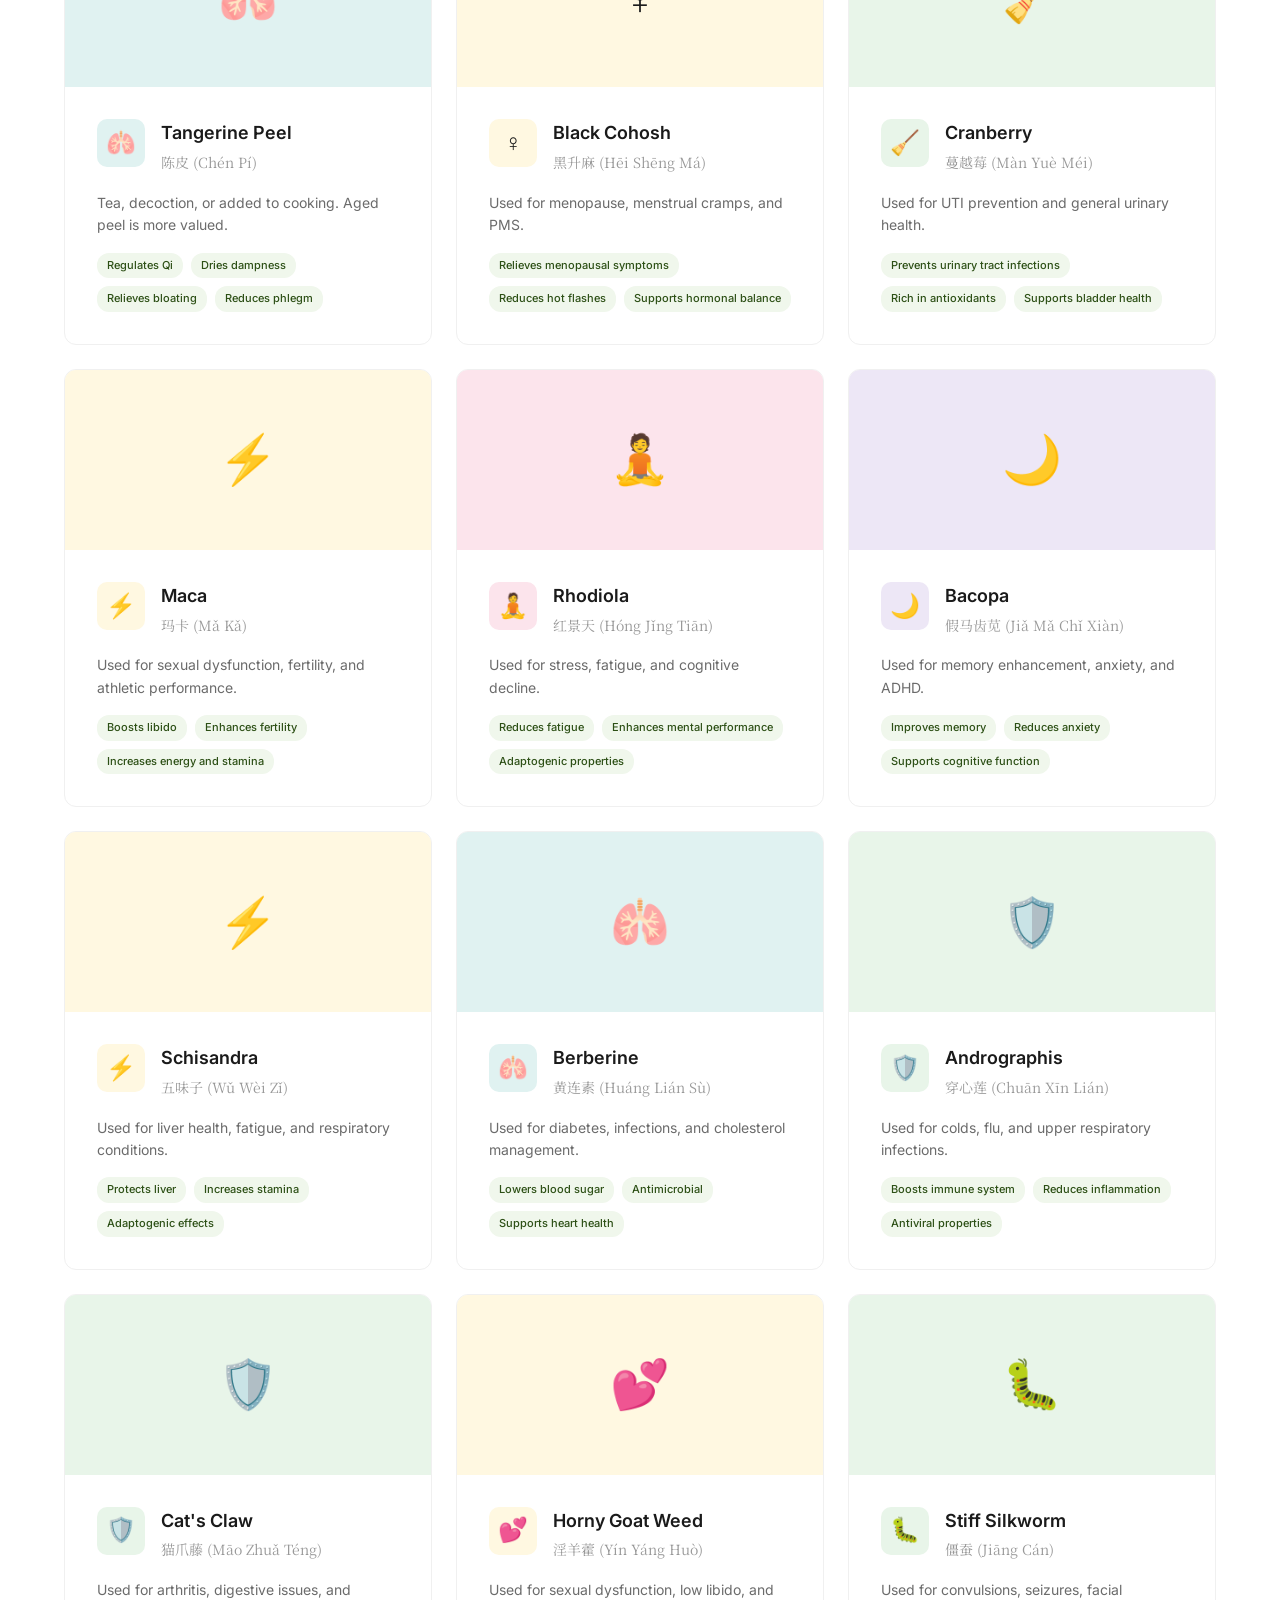
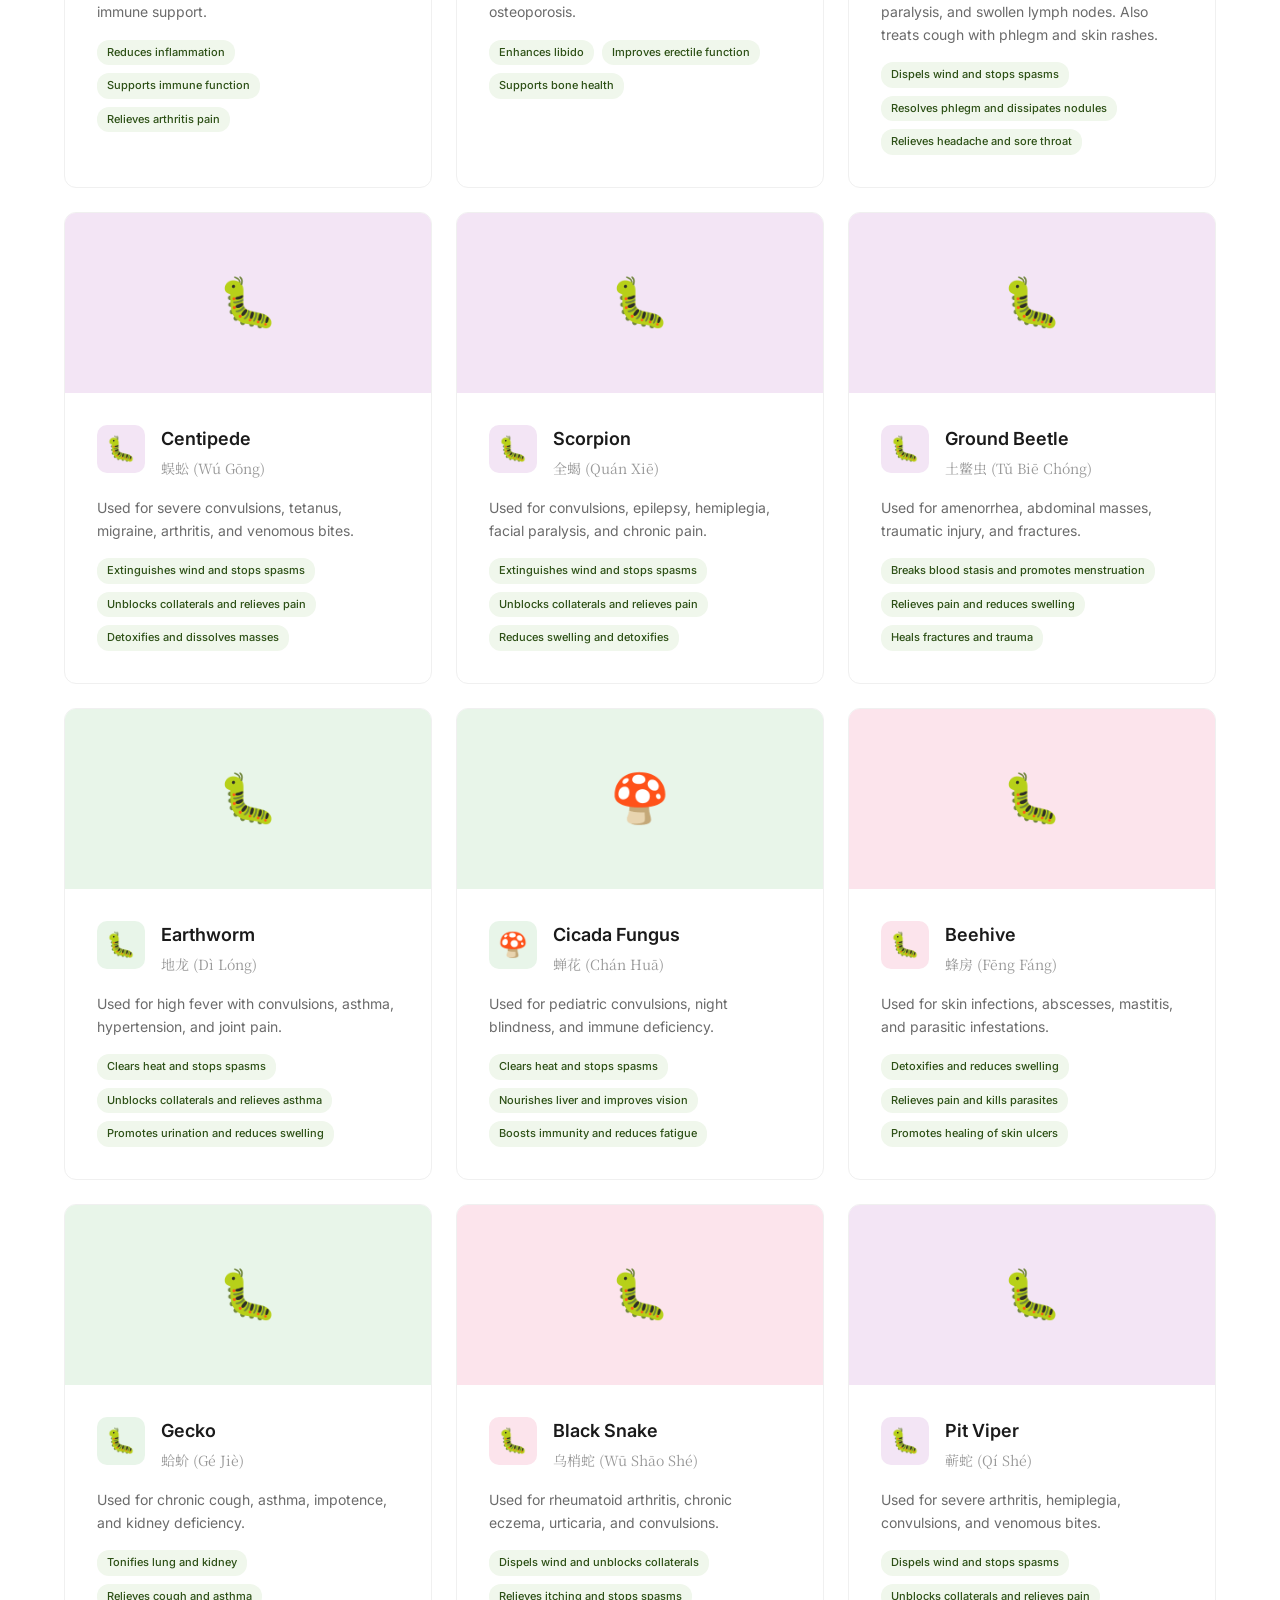
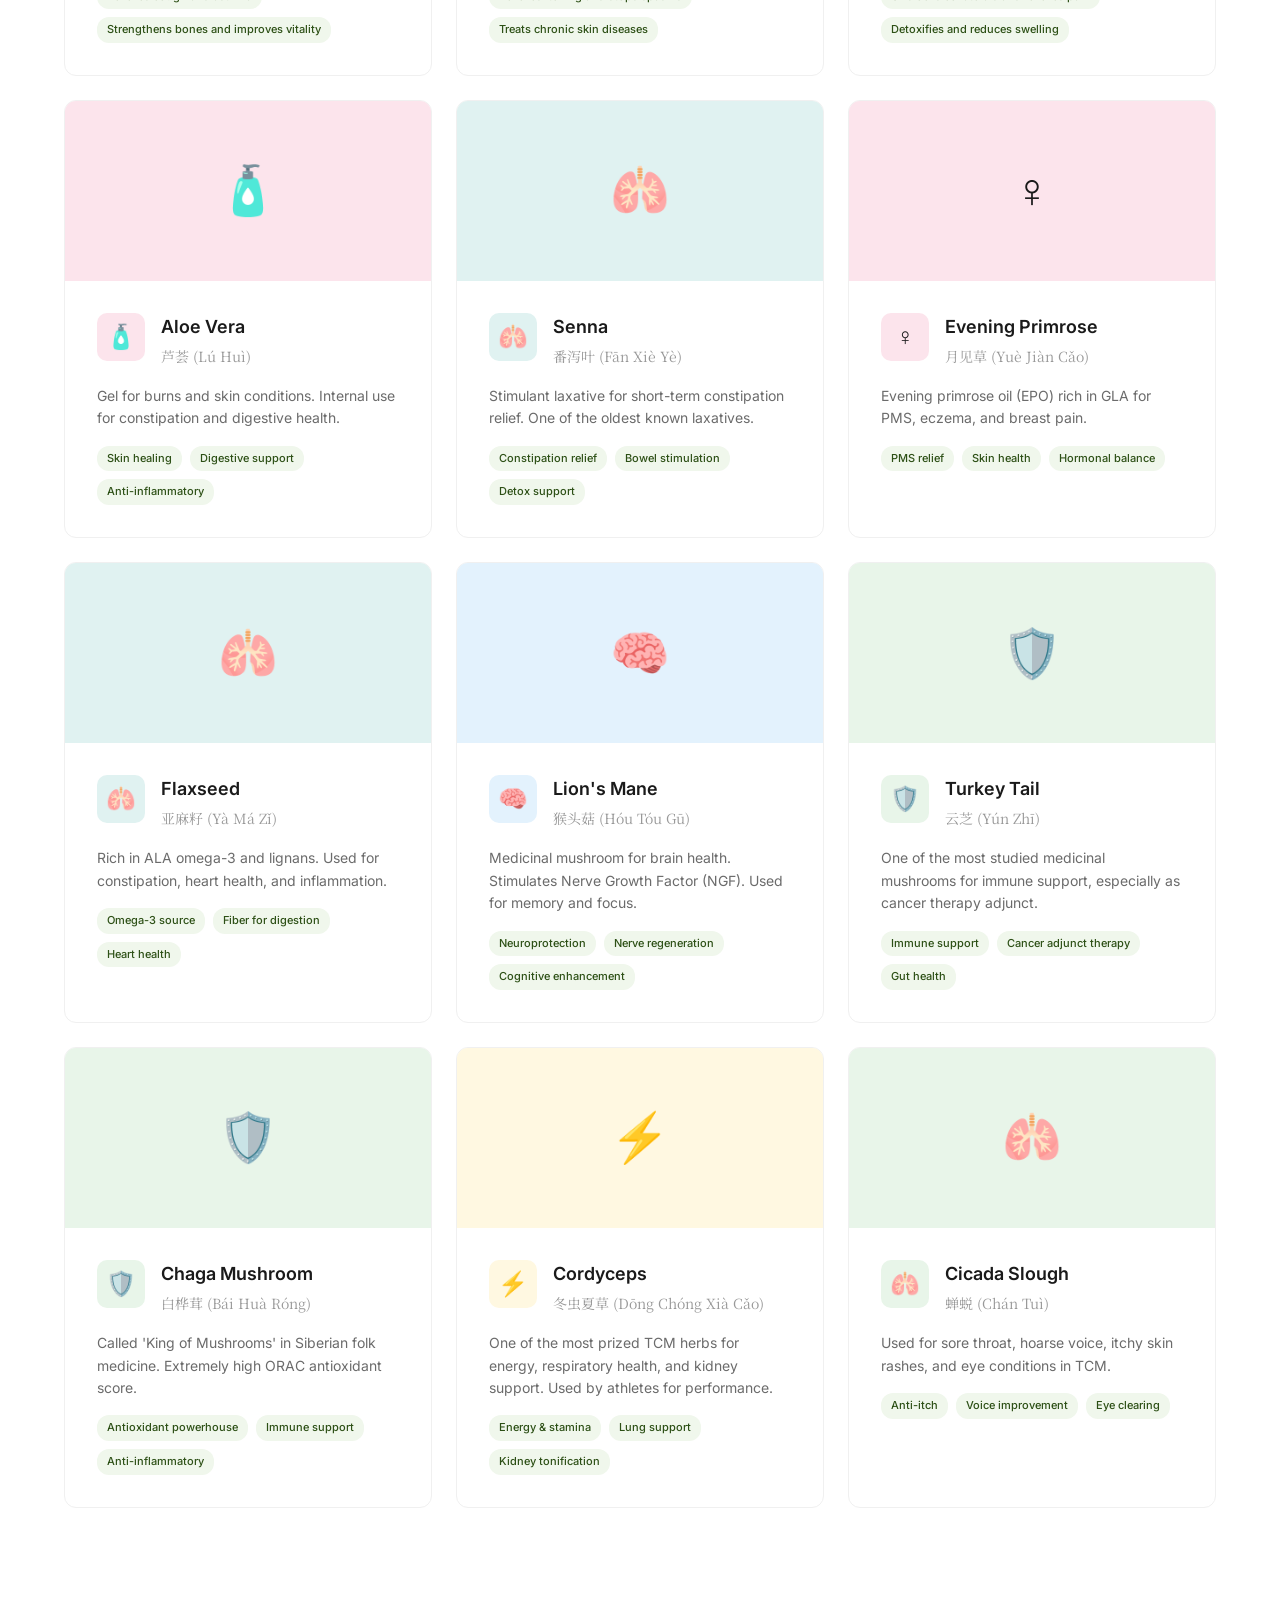
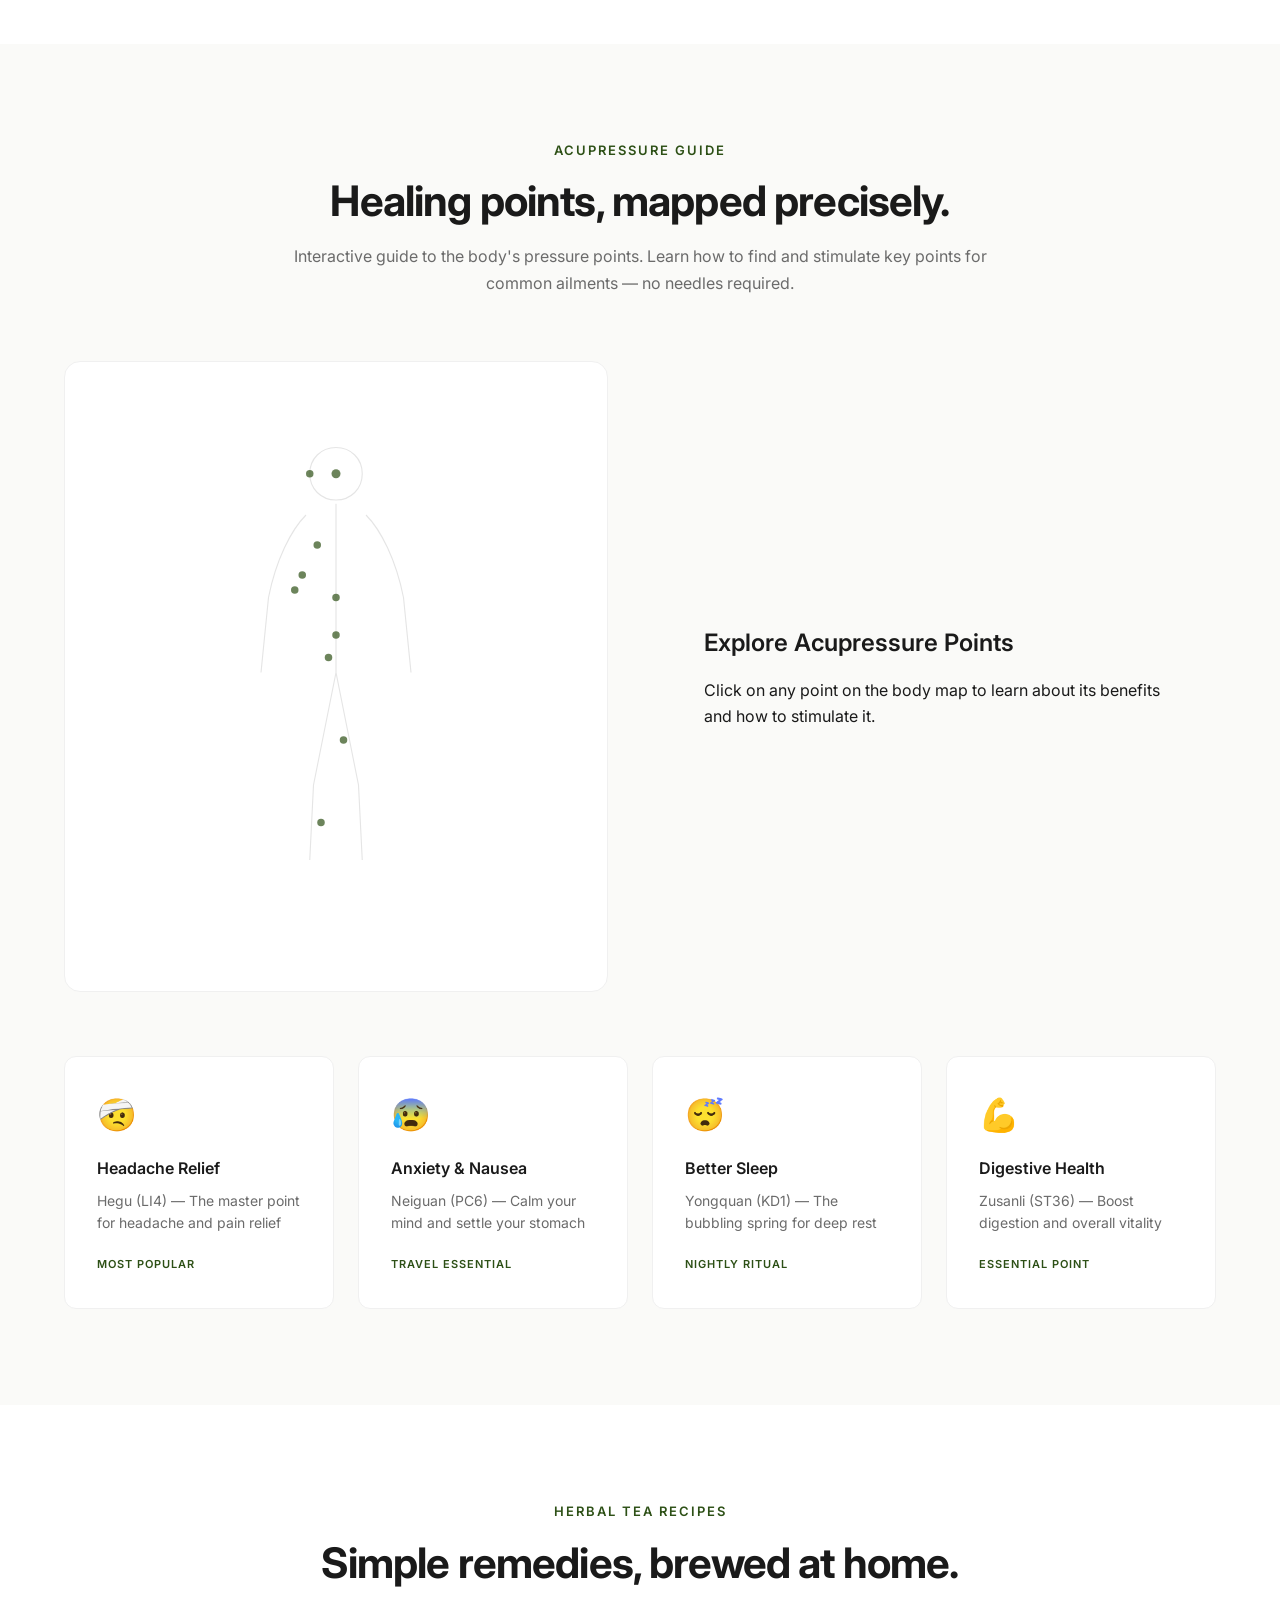
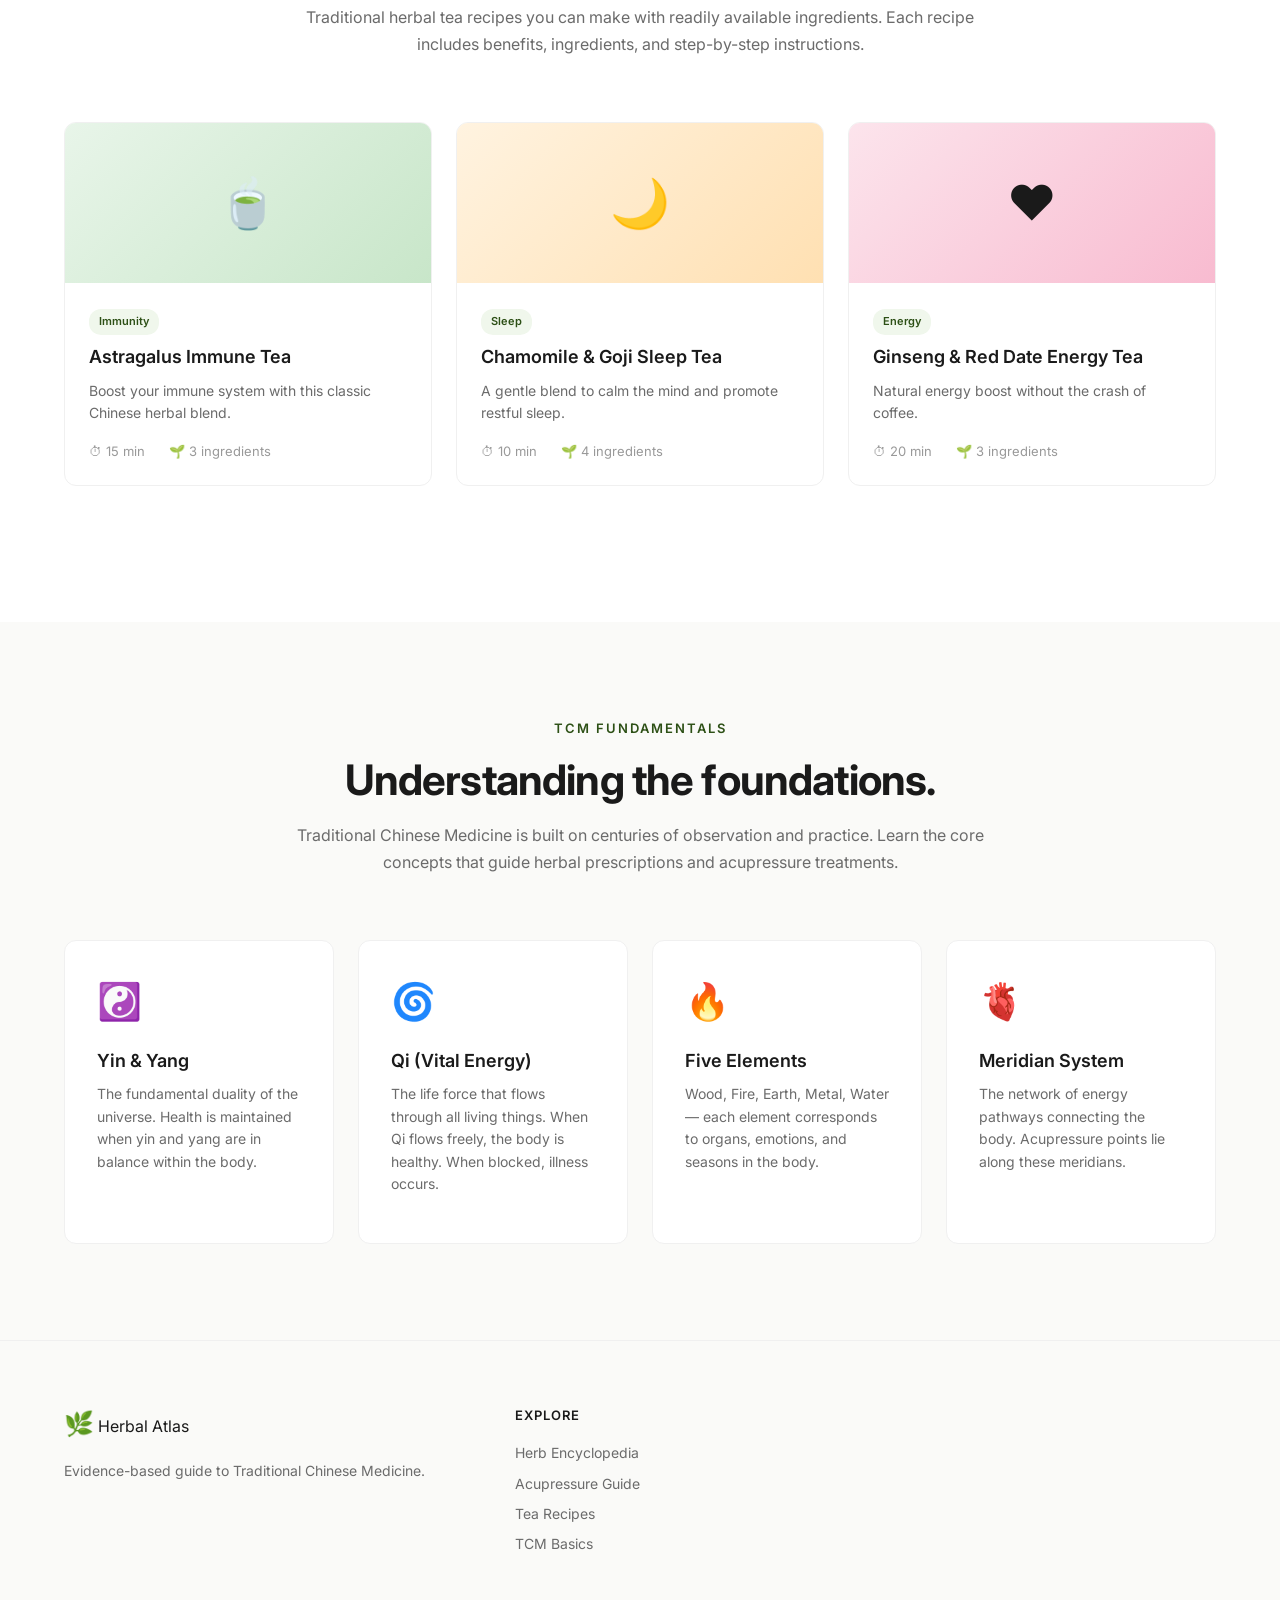
==== commit b74c55ec: "feat: expand herb database to 69 herbs with photos - Added 57 new herbs (insect medicines, functiona" ====
--- a/public/index.html
+++ b/public/index.html
@@ -6,6 +6,8 @@
     <title>Herbal Atlas — Traditional Chinese Medicine Guide</title>
     <meta name="description" content="Evidence-based guide to Chinese herbal medicine and acupressure points. Learn about authentic herbs, their benefits, and natural healing practices from the Compendium of Materia Medica.">
     <meta name="keywords" content="Chinese herbs, traditional Chinese medicine, acupressure, herbal remedies, 本草纲目, TCM, natural healing">
+    <!-- Google AdSense -->
+    <script async src="https://pagead2.googlesyndication.com/pagead/js/adsbygoogle.js?client=ca-pub-3742317352778559" crossorigin="anonymous"></script>
     <link rel="stylesheet" href="src/css/style.css">
     <link rel="preconnect" href="https://fonts.googleapis.com">
     <link rel="preconnect" href="https://fonts.gstatic.com" crossorigin>
@@ -15,34 +17,50 @@
     <!-- Navigation -->
     <nav class="nav">
         <div class="nav-inner">
-            <a href="/" class="nav-logo">
+            <a href="#" class="nav-logo" onclick="window.scrollTo({top:0,behavior:'smooth'});return false;">
                 <span class="logo-icon">🌿</span>
                 <span class="logo-text">Herbal Atlas</span>
             </a>
             <div class="nav-links">
-                <a href="#herbs">Herbs</a>
-                <a href="#acupressure">Acupressure</a>
-                <a href="#teas">Tea Recipes</a>
-                <a href="#basics">TCM Basics</a>
-            </div>
-            <button class="nav-toggle" aria-label="Toggle menu">
-                <span></span><span></span><span></span>
-            </button>
+                <a href="#herbs" data-i18n="nav.herbs">Herbs</a>
+                <a href="#acupressure" data-i18n="nav.acupressure">Acupressure</a>
+                <a href="#teas" data-i18n="nav.teas">Tea Recipes</a>
+                <a href="#basics" data-i18n="nav.basics">TCM Basics</a>
+                <!-- Language Switcher (mobile) -->
+                <div class="lang-switcher-mobile">
+                    <button class="lang-btn active" data-lang="en">EN</button>
+                    <button class="lang-btn" data-lang="zh">中文</button>
+                    <button class="lang-btn" data-lang="ja">日本語</button>
+                    <button class="lang-btn" data-lang="fr">FR</button>
+                </div>
+            </div>
+            <div class="nav-right">
+                <!-- Language Switcher (desktop) -->
+                <div class="lang-switcher">
+                    <button class="lang-btn active" data-lang="en">EN</button>
+                    <button class="lang-btn" data-lang="zh">中文</button>
+                    <button class="lang-btn" data-lang="ja">日本語</button>
+                    <button class="lang-btn" data-lang="fr">FR</button>
+                </div>
+                <button class="nav-toggle" aria-label="Toggle menu">
+                    <span></span><span></span><span></span>
+                </button>
+            </div>
         </div>
     </nav>
 
     <!-- Hero Section -->
     <header class="hero">
         <div class="container">
-            <p class="hero-label">Traditional Chinese Medicine</p>
-            <h1 class="hero-title">The ancient art of<br>healing, modernized.</h1>
-            <p class="hero-subtitle">
+            <p class="hero-label" data-i18n="hero.label">Traditional Chinese Medicine</p>
+            <h1 class="hero-title" data-i18n="hero.title">The ancient art of<br>healing, modernized.</h1>
+            <p class="hero-subtitle" data-i18n="hero.subtitle">
                 Evidence-based guide to Chinese herbal medicine and acupressure.
                 Rooted in the <em>Ben Cao Gang Mu</em> (本草纲目), validated by modern science.
             </p>
             <div class="hero-actions">
-                <a href="#herbs" class="btn btn-primary">Explore Herbs</a>
-                <a href="#acupressure" class="btn btn-secondary">Learn Acupressure</a>
+                <a href="#herbs" class="btn btn-primary" data-i18n="hero.explore">Explore Herbs</a>
+                <a href="#acupressure" class="btn btn-secondary" data-i18n="hero.learn">Learn Acupressure</a>
             </div>
         </div>
     </header>
@@ -53,19 +71,19 @@
             <div class="stats-grid">
                 <div class="stat">
                     <span class="stat-number">1,892</span>
-                    <span class="stat-label">Herbs Documented</span>
+                    <span class="stat-label" data-i18n="stats.herbs">Herbs Documented</span>
                 </div>
                 <div class="stat">
                     <span class="stat-number">365</span>
-                    <span class="stat-label">Acupressure Points</span>
+                    <span class="stat-label" data-i18n="stats.points">Acupressure Points</span>
                 </div>
                 <div class="stat">
                     <span class="stat-number">5,000+</span>
-                    <span class="stat-label">Years of History</span>
+                    <span class="stat-label" data-i18n="stats.history">Years of History</span>
                 </div>
                 <div class="stat">
-                    <span class="stat-number">12</span>
-                    <span class="stat-label">Meridian Lines</span>
+                    <span class="stat-number">69</span>
+                    <span class="stat-label" data-i18n="stats.meridians">Meridian Lines</span>
                 </div>
             </div>
         </div>
@@ -75,9 +93,9 @@
     <section id="herbs" class="section">
         <div class="container">
             <div class="section-header">
-                <p class="section-label">Herbal Encyclopedia</p>
-                <h2 class="section-title">Powerful herbs from the <em>Ben Cao Gang Mu</em></h2>
-                <p class="section-desc">
+                <p class="section-label" data-i18n="herbs.label">Herbal Encyclopedia</p>
+                <h2 class="section-title" data-i18n="herbs.title">Powerful herbs from the <em>Ben Cao Gang Mu</em></h2>
+                <p class="section-desc" data-i18n="herbs.desc">
                     Each herb is documented with its traditional use, modern scientific research,
                     and practical applications for everyday wellness.
                 </p>
@@ -85,32 +103,45 @@
 
             <!-- Herb Filter -->
             <div class="filter-bar">
-                <button class="filter-btn active" data-filter="all">All</button>
-                <button class="filter-btn" data-filter="immunity">Immunity</button>
-                <button class="filter-btn" data-filter="energy">Energy</button>
-                <button class="filter-btn" data-filter="sleep">Sleep</button>
-                <button class="filter-btn" data-filter="digestion">Digestion</button>
-                <button class="filter-btn" data-filter="stress">Stress Relief</button>
+                <button class="filter-btn active" data-filter="all" data-i18n="filter.all">All</button>
+                <button class="filter-btn" data-filter="immunity" data-i18n="filter.immunity">Immunity</button>
+                <button class="filter-btn" data-filter="energy" data-i18n="filter.energy">Energy</button>
+                <button class="filter-btn" data-filter="sleep" data-i18n="filter.sleep">Sleep</button>
+                <button class="filter-btn" data-filter="digestion" data-i18n="filter.digestion">Digestion</button>
+                <button class="filter-btn" data-filter="stress" data-i18n="filter.stress">Stress Relief</button>
+                <button class="filter-btn" data-filter="cognitive">Cognitive</button>
+                <button class="filter-btn" data-filter="respiratory">Respiratory</button>
+                <button class="filter-btn" data-filter="blood">Blood</button>
+                <button class="filter-btn" data-filter="liver">Liver</button>
+                <button class="filter-btn" data-filter="skin">Skin</button>
+                <button class="filter-btn" data-filter="animal-derived">Animal</button>
             </div>
 
             <!-- Herbs Grid -->
             <div class="herbs-grid" id="herbs-grid">
                 <!-- Herbs will be loaded dynamically -->
             </div>
-
-            <div class="section-footer">
-                <a href="#" class="btn btn-outline">View All Herbs →</a>
-            </div>
-        </div>
-    </section>
+        </div>
+    </section>
+
+    <!-- AdSense Ad - After Herbs -->
+    <div style="text-align:center; padding: 20px 0; max-width: 728px; margin: 0 auto;">
+        <ins class="adsbygoogle"
+             style="display:block"
+             data-ad-client="ca-pub-3742317352778559"
+             data-ad-slot="auto"
+             data-ad-format="auto"
+             data-full-width-responsive="true"></ins>
+        <script>(adsbygoogle = window.adsbygoogle || []).push({});</script>
+    </div>
 
     <!-- Acupressure Section -->
     <section id="acupressure" class="section section-alt">
         <div class="container">
             <div class="section-header">
-                <p class="section-label">Acupressure Guide</p>
-                <h2 class="section-title">Healing points, mapped precisely.</h2>
-                <p class="section-desc">
+                <p class="section-label" data-i18n="acu.label">Acupressure Guide</p>
+                <h2 class="section-title" data-i18n="acu.title">Healing points, mapped precisely.</h2>
+                <p class="section-desc" data-i18n="acu.desc">
                     Interactive guide to the body's pressure points. Learn how to find and stimulate
                     key points for common ailments — no needles required.
                 </p>
@@ -120,25 +151,23 @@
             <div class="body-map-container">
                 <div class="body-map">
                     <svg viewBox="0 0 400 700" class="body-svg">
-                        <!-- Human body outline -->
                         <path class="body-outline" d="M200,50 C220,50 235,65 235,85 C235,105 220,120 200,120 C180,120 165,105 165,85 C165,65 180,50 200,50 Z M200,125 L200,130 M160,140 C140,160 120,200 110,250 L100,350 M240,140 C260,160 280,200 290,250 L300,350 M200,130 L200,350 M200,350 L170,500 M200,350 L230,500 M170,500 L165,600 M230,500 L235,600" fill="none" stroke="currentColor" stroke-width="2"/>
-                        <!-- Acupressure points -->
-                        <circle class="point" cx="200" cy="85" r="6" data-point="yintang" data-name="Yintang (印堂)" data-benefit="Calm mind, relieve headache"/>
-                        <circle class="point" cx="165" cy="85" r="5" data-point="taiyang" data-name="Taiyang (太阳)" data-benefit="Relieve headache, eye strain"/>
-                        <circle class="point" cx="175" cy="180" r="5" data-point="lung1" data-name="Zhongfu (中府)" data-benefit="Improve breathing, boost immunity"/>
-                        <circle class="point" cx="155" cy="220" r="5" data-point="pc6" data-name="Neiguan (内关)" data-benefit="Relieve nausea, calm anxiety"/>
-                        <circle class="point" cx="145" cy="240" r="5" data-point="li4" data-name="Hegu (合谷)" data-benefit="Relieve headache, pain relief"/>
-                        <circle class="point" cx="200" cy="250" r="5" data-point="ren17" data-name="Shanzhong (膻中)" data-benefit="Improve breathing, emotional balance"/>
-                        <circle class="point" cx="200" cy="300" r="5" data-point="ren6" data-name="Qihai (气海)" data-benefit="Boost energy, strengthen core"/>
-                        <circle class="point" cx="190" cy="330" r="5" data-point="st36" data-name="Zusanli (足三里)" data-benefit="Digestive health, energy boost"/>
-                        <circle class="point" cx="180" cy="550" r="5" data-point="kd1" data-name="Yongquan (涌泉)" data-benefit="Better sleep, relieve fatigue"/>
-                        <circle class="point" cx="210" cy="440" r="5" data-point="sp6" data-name="Sanyinjiao (三阴交)" data-benefit="Women's health, sleep aid"/>
+                        <circle class="point" cx="200" cy="85" r="6" data-point="yintang"/>
+                        <circle class="point" cx="165" cy="85" r="5" data-point="taiyang"/>
+                        <circle class="point" cx="175" cy="180" r="5" data-point="lung1"/>
+                        <circle class="point" cx="155" cy="220" r="5" data-point="pc6"/>
+                        <circle class="point" cx="145" cy="240" r="5" data-point="li4"/>
+                        <circle class="point" cx="200" cy="250" r="5" data-point="ren17"/>
+                        <circle class="point" cx="200" cy="300" r="5" data-point="ren6"/>
+                        <circle class="point" cx="190" cy="330" r="5" data-point="st36"/>
+                        <circle class="point" cx="180" cy="550" r="5" data-point="kd1"/>
+                        <circle class="point" cx="210" cy="440" r="5" data-point="sp6"/>
                     </svg>
                 </div>
                 <div class="point-info" id="point-info">
                     <div class="point-info-default">
-                        <h3>Explore Acupressure Points</h3>
-                        <p>Click on any point on the body map to learn about its benefits and how to stimulate it.</p>
+                        <h3 data-i18n="acu.explore">Explore Acupressure Points</h3>
+                        <p data-i18n="acu.click">Click on any point on the body map to learn about its benefits and how to stimulate it.</p>
                     </div>
                     <div class="point-info-detail" style="display:none;">
                         <h3 id="point-name"></h3>
@@ -152,25 +181,25 @@
             <div class="points-grid">
                 <div class="point-card" data-point="li4">
                     <div class="point-card-icon">🤕</div>
-                    <h4>Headache Relief</h4>
+                    <h4 data-i18n="acu.headache">Headache Relief</h4>
                     <p>Hegu (LI4) — The master point for headache and pain relief</p>
                     <span class="point-card-tag">Most Popular</span>
                 </div>
                 <div class="point-card" data-point="pc6">
                     <div class="point-card-icon">😰</div>
-                    <h4>Anxiety & Nausea</h4>
+                    <h4 data-i18n="acu.anxiety">Anxiety & Nausea</h4>
                     <p>Neiguan (PC6) — Calm your mind and settle your stomach</p>
                     <span class="point-card-tag">Travel Essential</span>
                 </div>
                 <div class="point-card" data-point="kd1">
                     <div class="point-card-icon">😴</div>
-                    <h4>Better Sleep</h4>
+                    <h4 data-i18n="acu.sleep">Better Sleep</h4>
                     <p>Yongquan (KD1) — The bubbling spring for deep rest</p>
                     <span class="point-card-tag">Nightly Ritual</span>
                 </div>
                 <div class="point-card" data-point="st36">
                     <div class="point-card-icon">💪</div>
-                    <h4>Digestive Health</h4>
+                    <h4 data-i18n="acu.digestion">Digestive Health</h4>
                     <p>Zusanli (ST36) — Boost digestion and overall vitality</p>
                     <span class="point-card-tag">Essential Point</span>
                 </div>
@@ -182,53 +211,51 @@
     <section id="teas" class="section">
         <div class="container">
             <div class="section-header">
-                <p class="section-label">Herbal Tea Recipes</p>
-                <h2 class="section-title">Simple remedies, brewed at home.</h2>
-                <p class="section-desc">
+                <p class="section-label" data-i18n="teas.label">Herbal Tea Recipes</p>
+                <h2 class="section-title" data-i18n="teas.title">Simple remedies, brewed at home.</h2>
+                <p class="section-desc" data-i18n="teas.desc">
                     Traditional herbal tea recipes you can make with readily available ingredients.
                     Each recipe includes benefits, ingredients, and step-by-step instructions.
                 </p>
             </div>
 
             <div class="teas-grid">
-                <article class="tea-card">
+                <article class="tea-card" data-tea="astragalus">
                     <div class="tea-card-img" style="background: linear-gradient(135deg, #e8f5e9, #c8e6c9);">
                         <span class="tea-emoji">🍵</span>
                     </div>
                     <div class="tea-card-body">
-                        <span class="tea-tag">Immunity</span>
-                        <h4>Astragalus Immune Tea</h4>
-                        <p>Boost your immune system with this classic Chinese herbal blend.</p>
+                        <span class="tea-tag" data-i18n="tea.immunity">Immunity</span>
+                        <h4 data-i18n="tea.astragalus.name">Astragalus Immune Tea</h4>
+                        <p data-i18n="tea.astragalus.desc">Boost your immune system with this classic Chinese herbal blend.</p>
                         <div class="tea-meta">
                             <span>⏱ 15 min</span>
                             <span>🌱 3 ingredients</span>
                         </div>
                     </div>
                 </article>
-
-                <article class="tea-card">
+                <article class="tea-card" data-tea="goji-sleep">
                     <div class="tea-card-img" style="background: linear-gradient(135deg, #fff3e0, #ffe0b2);">
                         <span class="tea-emoji">🌙</span>
                     </div>
                     <div class="tea-card-body">
-                        <span class="tea-tag">Sleep</span>
-                        <h4>Chamomile & Goji Sleep Tea</h4>
-                        <p>A gentle blend to calm the mind and promote restful sleep.</p>
+                        <span class="tea-tag" data-i18n="tea.sleep">Sleep</span>
+                        <h4 data-i18n="tea.goji.name">Chamomile & Goji Sleep Tea</h4>
+                        <p data-i18n="tea.goji.desc">A gentle blend to calm the mind and promote restful sleep.</p>
                         <div class="tea-meta">
                             <span>⏱ 10 min</span>
                             <span>🌱 4 ingredients</span>
                         </div>
                     </div>
                 </article>
-
-                <article class="tea-card">
+                <article class="tea-card" data-tea="ginseng-energy">
                     <div class="tea-card-img" style="background: linear-gradient(135deg, #fce4ec, #f8bbd0);">
                         <span class="tea-emoji">❤️</span>
                     </div>
                     <div class="tea-card-body">
-                        <span class="tea-tag">Energy</span>
-                        <h4>Ginseng & Red Date Energy Tea</h4>
-                        <p>Natural energy boost without the crash of coffee.</p>
+                        <span class="tea-tag" data-i18n="tea.energy">Energy</span>
+                        <h4 data-i18n="tea.ginseng.name">Ginseng & Red Date Energy Tea</h4>
+                        <p data-i18n="tea.ginseng.desc">Natural energy boost without the crash of coffee.</p>
                         <div class="tea-meta">
                             <span>⏱ 20 min</span>
                             <span>🌱 3 ingredients</span>
@@ -239,57 +266,49 @@
         </div>
     </section>
 
+    <!-- AdSense Ad - After Tea Recipes -->
+    <div style="text-align:center; padding: 20px 0; max-width: 728px; margin: 0 auto;">
+        <ins class="adsbygoogle"
+             style="display:block"
+             data-ad-client="ca-pub-3742317352778559"
+             data-ad-slot="auto"
+             data-ad-format="auto"
+             data-full-width-responsive="true"></ins>
+        <script>(adsbygoogle = window.adsbygoogle || []).push({});</script>
+    </div>
+
     <!-- TCM Basics Section -->
     <section id="basics" class="section section-alt">
         <div class="container">
             <div class="section-header">
-                <p class="section-label">TCM Fundamentals</p>
-                <h2 class="section-title">Understanding the foundations.</h2>
-                <p class="section-desc">
+                <p class="section-label" data-i18n="basics.label">TCM Fundamentals</p>
+                <h2 class="section-title" data-i18n="basics.title">Understanding the foundations.</h2>
+                <p class="section-desc" data-i18n="basics.desc">
                     Traditional Chinese Medicine is built on centuries of observation and practice.
                     Learn the core concepts that guide herbal prescriptions and acupressure treatments.
                 </p>
             </div>
-
             <div class="basics-grid">
                 <div class="basic-card">
                     <div class="basic-icon">☯️</div>
                     <h4>Yin & Yang</h4>
                     <p>The fundamental duality of the universe. Health is maintained when yin and yang are in balance within the body.</p>
-                    <a href="#" class="basic-link">Learn more →</a>
                 </div>
                 <div class="basic-card">
                     <div class="basic-icon">🌀</div>
                     <h4>Qi (Vital Energy)</h4>
                     <p>The life force that flows through all living things. When Qi flows freely, the body is healthy. When blocked, illness occurs.</p>
-                    <a href="#" class="basic-link">Learn more →</a>
                 </div>
                 <div class="basic-card">
                     <div class="basic-icon">🔥</div>
                     <h4>Five Elements</h4>
                     <p>Wood, Fire, Earth, Metal, Water — each element corresponds to organs, emotions, and seasons in the body.</p>
-                    <a href="#" class="basic-link">Learn more →</a>
                 </div>
                 <div class="basic-card">
                     <div class="basic-icon">🫀</div>
                     <h4>Meridian System</h4>
                     <p>The network of energy pathways connecting the body. Acupressure points lie along these meridians.</p>
-                    <a href="#" class="basic-link">Learn more →</a>
-                </div>
-            </div>
-        </div>
-    </section>
-
-    <!-- Newsletter Section -->
-    <section class="newsletter-section">
-        <div class="container">
-            <div class="newsletter-content">
-                <h2>Stay updated with new herbs and remedies</h2>
-                <p>Get weekly insights into traditional Chinese medicine, new herb profiles, and acupressure tips.</p>
-                <form class="newsletter-form">
-                    <input type="email" placeholder="Enter your email" required>
-                    <button type="submit" class="btn btn-primary">Subscribe</button>
-                </form>
+                </div>
             </div>
         </div>
     </section>
@@ -310,20 +329,6 @@
                     <a href="#teas">Tea Recipes</a>
                     <a href="#basics">TCM Basics</a>
                 </div>
-                <div class="footer-links">
-                    <h5>Resources</h5>
-                    <a href="#">Research Papers</a>
-                    <a href="#">Ben Cao Gang Mu</a>
-                    <a href="#">Find a Practitioner</a>
-                    <a href="#">FAQ</a>
-                </div>
-                <div class="footer-links">
-                    <h5>About</h5>
-                    <a href="#">Our Mission</a>
-                    <a href="#">Contact</a>
-                    <a href="#">Privacy Policy</a>
-                    <a href="#">Terms</a>
-                </div>
             </div>
             <div class="footer-bottom">
                 <p>© 2026 Herbal Atlas. For educational purposes only. Not medical advice.</p>
@@ -331,6 +336,17 @@
         </div>
     </footer>
 
+    <!-- Herb Detail Modal -->
+    <div class="modal-overlay" id="herb-modal">
+        <div class="modal">
+            <button class="modal-close" id="modal-close">&times;</button>
+            <div class="modal-body" id="modal-body">
+                <!-- Dynamic content -->
+            </div>
+        </div>
+    </div>
+
+    <script src="src/js/i18n.js"></script>
     <script src="src/js/main.js"></script>
 </body>
 </html>
--- a/public/src/css/style.css
+++ b/public/src/css/style.css
@@ -361,9 +361,30 @@
     background: var(--color-bg);
     border: 1px solid var(--color-border-light);
     border-radius: 12px;
-    padding: var(--space-xl);
+    overflow: hidden;
     transition: all var(--transition);
     cursor: pointer;
+}
+
+.herb-card-img {
+    height: 180px;
+    overflow: hidden;
+    background: linear-gradient(135deg, var(--color-primary-bg), #e8f5e9);
+}
+
+.herb-card-img img {
+    width: 100%;
+    height: 100%;
+    object-fit: cover;
+    transition: transform 0.3s ease;
+}
+
+.herb-card:hover .herb-card-img img {
+    transform: scale(1.05);
+}
+
+.herb-card-body {
+    padding: var(--space-xl);
 }
 
 .herb-card:hover {
@@ -551,6 +572,7 @@
     border-radius: 12px;
     overflow: hidden;
     transition: all var(--transition);
+    cursor: pointer;
 }
 
 .tea-card:hover {
@@ -618,6 +640,7 @@
     border-radius: 12px;
     padding: var(--space-xl);
     transition: all var(--transition);
+    cursor: pointer;
 }
 
 .basic-card:hover {
@@ -812,3 +835,370 @@
         grid-template-columns: 1fr;
     }
 }
+
+/* ============================================
+   Language Switcher
+   ============================================ */
+.nav-right {
+    display: flex;
+    align-items: center;
+    gap: var(--space-md);
+}
+
+.lang-switcher {
+    display: flex;
+    gap: 2px;
+    background: var(--color-bg-alt);
+    border-radius: 8px;
+    padding: 3px;
+    border: 1px solid var(--color-border-light);
+}
+
+.lang-btn {
+    padding: 6px 12px;
+    border: none;
+    background: transparent;
+    color: var(--color-text-secondary);
+    font-size: 13px;
+    font-weight: 500;
+    cursor: pointer;
+    border-radius: 6px;
+    transition: all var(--transition);
+    font-family: var(--font-sans);
+    white-space: nowrap;
+}
+
+.lang-btn:hover {
+    color: var(--color-text);
+    background: rgba(0,0,0,0.04);
+}
+
+.lang-btn.active {
+    background: var(--color-primary);
+    color: #fff;
+    box-shadow: 0 1px 3px rgba(45,80,22,0.3);
+}
+
+@media (max-width: 768px) {
+    .lang-switcher {
+        display: none;
+    }
+    .lang-switcher-mobile {
+        display: flex;
+        gap: 2px;
+        background: var(--color-bg-alt);
+        border-radius: 8px;
+        padding: 3px;
+        border: 1px solid var(--color-border-light);
+        margin-top: 12px;
+        justify-content: center;
+    }
+    .lang-switcher-mobile .lang-btn {
+        padding: 6px 12px;
+        border: none;
+        background: transparent;
+        color: var(--color-text-secondary);
+        font-size: 13px;
+        font-weight: 500;
+        cursor: pointer;
+        border-radius: 6px;
+        transition: all var(--transition);
+        font-family: var(--font-sans);
+        white-space: nowrap;
+    }
+    .lang-switcher-mobile .lang-btn:hover {
+        color: var(--color-text);
+        background: rgba(0,0,0,0.04);
+    }
+    .lang-switcher-mobile .lang-btn.active {
+        background: var(--color-primary);
+        color: #fff;
+        box-shadow: 0 1px 3px rgba(45,80,22,0.3);
+    }
+}
+
+/* ============================================
+   Herb Detail Modal
+   ============================================ */
+.modal-overlay {
+    display: none;
+    position: fixed;
+    top: 0;
+    left: 0;
+    width: 100%;
+    height: 100%;
+    background: rgba(0,0,0,0.6);
+    backdrop-filter: blur(4px);
+    z-index: 1000;
+    justify-content: center;
+    align-items: flex-start;
+    padding: 40px 20px;
+    overflow-y: auto;
+}
+
+.modal-overlay.active {
+    display: flex;
+}
+
+.modal {
+    background: var(--color-bg);
+    border-radius: 16px;
+    max-width: 800px;
+    width: 100%;
+    max-height: 90vh;
+    overflow-y: auto;
+    position: relative;
+    box-shadow: 0 20px 60px rgba(0,0,0,0.3);
+    animation: modalIn 0.3s ease;
+}
+
+@keyframes modalIn {
+    from { opacity: 0; transform: translateY(20px); }
+    to { opacity: 1; transform: translateY(0); }
+}
+
+.modal-close {
+    position: absolute;
+    top: 16px;
+    right: 16px;
+    width: 40px;
+    height: 40px;
+    border: none;
+    background: rgba(255,255,255,0.9);
+    border-radius: 50%;
+    font-size: 24px;
+    cursor: pointer;
+    z-index: 10;
+    display: flex;
+    align-items: center;
+    justify-content: center;
+    color: var(--color-text);
+    transition: all var(--transition);
+    box-shadow: 0 2px 8px rgba(0,0,0,0.1);
+}
+
+.modal-close:hover {
+    background: #fff;
+    transform: scale(1.1);
+}
+
+.modal-body {
+    padding: 0;
+}
+
+.modal-hero {
+    position: relative;
+    height: 300px;
+    overflow: hidden;
+    border-radius: 16px 16px 0 0;
+}
+
+.modal-hero img {
+    width: 100%;
+    height: 100%;
+    object-fit: cover;
+}
+
+.modal-hero-fallback {
+    width: 100%;
+    height: 100%;
+    display: flex;
+    align-items: center;
+    justify-content: center;
+    font-size: 120px;
+    background: linear-gradient(135deg, var(--color-primary-bg), #e8f5e9);
+}
+
+.modal-content {
+    padding: 32px;
+}
+
+.modal-title {
+    font-family: var(--font-serif);
+    font-size: 32px;
+    font-weight: 600;
+    color: var(--color-text);
+    margin-bottom: 4px;
+}
+
+.modal-subtitle {
+    font-size: 16px;
+    color: var(--color-text-secondary);
+    margin-bottom: 24px;
+}
+
+.modal-section {
+    margin-bottom: 24px;
+}
+
+.modal-section h4 {
+    font-size: 14px;
+    font-weight: 600;
+    text-transform: uppercase;
+    letter-spacing: 0.5px;
+    color: var(--color-primary);
+    margin-bottom: 12px;
+    display: flex;
+    align-items: center;
+    gap: 8px;
+}
+
+.modal-section p,
+.modal-section ul {
+    font-size: 15px;
+    line-height: 1.7;
+    color: var(--color-text);
+}
+
+.modal-section ul {
+    padding-left: 20px;
+}
+
+.modal-section li {
+    margin-bottom: 8px;
+}
+
+.modal-tags {
+    display: flex;
+    flex-wrap: wrap;
+    gap: 8px;
+    margin-bottom: 24px;
+}
+
+.modal-tag {
+    padding: 6px 14px;
+    background: var(--color-primary-bg);
+    color: var(--color-primary);
+    border-radius: 20px;
+    font-size: 13px;
+    font-weight: 500;
+}
+
+.modal-grid {
+    display: grid;
+    grid-template-columns: 1fr 1fr;
+    gap: 16px;
+    margin-bottom: 24px;
+}
+
+.modal-info-card {
+    padding: 16px;
+    background: var(--color-bg-alt);
+    border-radius: 12px;
+    border: 1px solid var(--color-border-light);
+}
+
+.modal-info-card .label {
+    font-size: 12px;
+    font-weight: 600;
+    text-transform: uppercase;
+    letter-spacing: 0.5px;
+    color: var(--color-text-tertiary);
+    margin-bottom: 6px;
+}
+
+.modal-info-card .value {
+    font-size: 14px;
+    color: var(--color-text);
+    line-height: 1.5;
+}
+
+.modal-research-link {
+    display: inline-flex;
+    align-items: center;
+    gap: 6px;
+    padding: 10px 20px;
+    background: var(--color-primary);
+    color: #fff;
+    text-decoration: none;
+    border-radius: 8px;
+    font-size: 14px;
+    font-weight: 500;
+    transition: all var(--transition);
+}
+
+.modal-research-link:hover {
+    background: var(--color-primary-light);
+}
+
+/* Habitat section in modal */
+.modal-habitat {
+    background: linear-gradient(135deg, #f0f7ec, #e8f5e9);
+    border-radius: 12px;
+    padding: 20px;
+    margin-bottom: 24px;
+    border: 1px solid rgba(45,80,22,0.1);
+}
+
+.modal-habitat h4 {
+    color: var(--color-primary);
+    margin-bottom: 12px;
+    font-size: 14px;
+    font-weight: 600;
+    text-transform: uppercase;
+    letter-spacing: 0.5px;
+}
+
+.modal-habitat p {
+    font-size: 14px;
+    line-height: 1.7;
+    color: var(--color-text);
+}
+
+.modal-habitat .growing-regions {
+    display: flex;
+    flex-wrap: wrap;
+    gap: 6px;
+    margin-top: 12px;
+}
+
+.modal-habitat .region-tag {
+    padding: 4px 10px;
+    background: rgba(255,255,255,0.8);
+    border-radius: 12px;
+    font-size: 12px;
+    color: var(--color-primary);
+    border: 1px solid rgba(45,80,22,0.15);
+}
+
+@media (max-width: 600px) {
+    .modal {
+        margin: 10px;
+        border-radius: 12px;
+    }
+    .modal-hero {
+        height: 200px;
+        border-radius: 12px 12px 0 0;
+    }
+    .modal-content {
+        padding: 20px;
+    }
+    .modal-title {
+        font-size: 24px;
+    }
+    .modal-grid {
+        grid-template-columns: 1fr;
+    }
+}
+
+/* Herb card click cursor */
+.herb-card {
+    cursor: pointer;
+}
+
+.herb-card:hover {
+    transform: translateY(-4px);
+    box-shadow: 0 12px 40px rgba(0,0,0,0.12);
+}
+
+/* Mobile nav language in hamburger */
+.nav-links .lang-switcher-mobile {
+    display: none;
+    padding: 16px;
+    border-top: 1px solid var(--color-border-light);
+    justify-content: center;
+}
+
+.nav-links.active .lang-switcher-mobile {
+    display: flex;
+}
